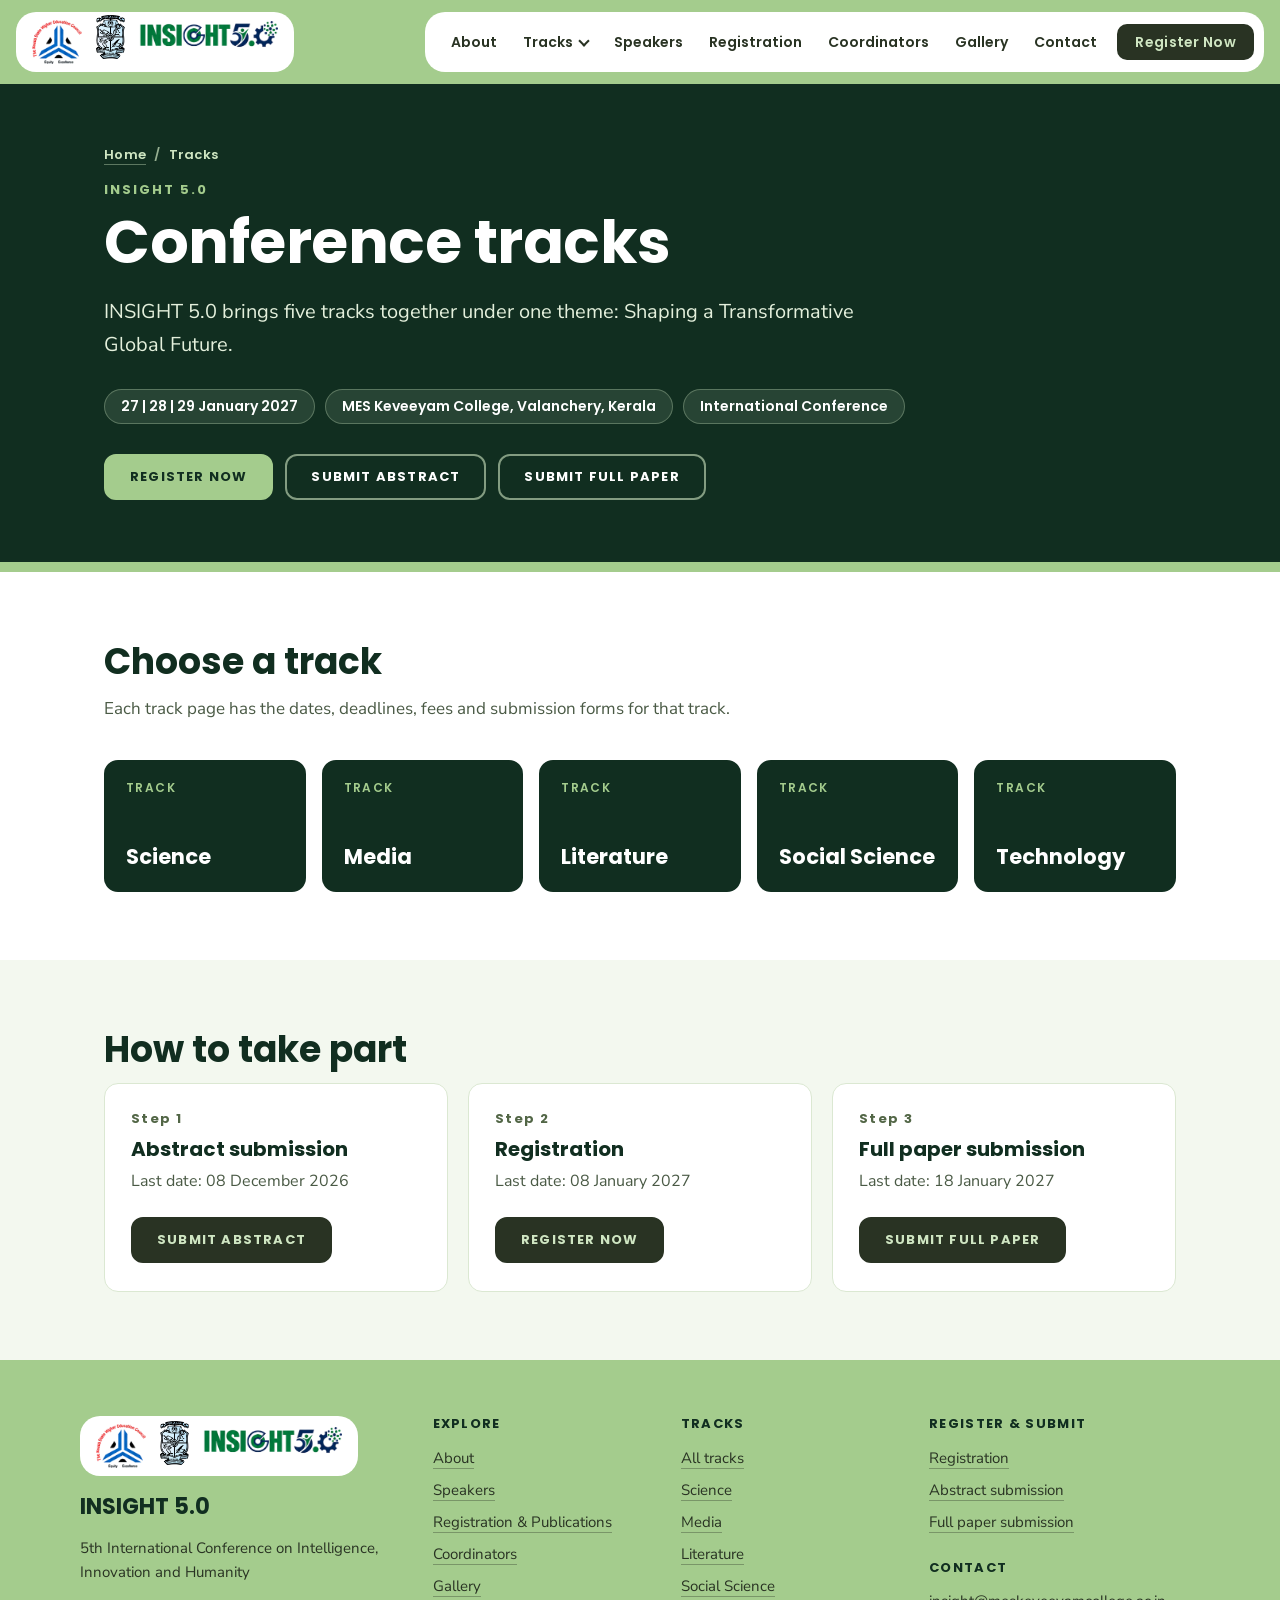
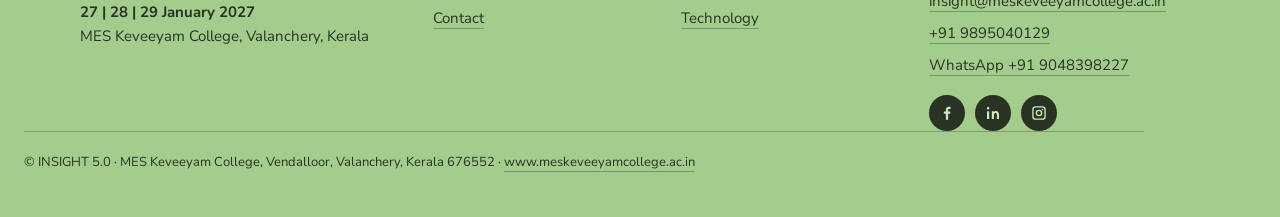
==== subjects/index.html @ 07d58e9c "Add navigation, track pages and footer" ====
<!DOCTYPE html>
<html lang="en"><head><meta charset="utf-8"><meta name="viewport" content="width=device-width, initial-scale=1">
<title>Conference Tracks | INSIGHT 5.0 | MES Keveeyam College</title><meta name="description" content="The five tracks of INSIGHT 5.0, the 5th International Conference on Intelligence, Innovation and Humanity: Science, Media, Literature, Social Science and Technology."><meta name="theme-color" content="#A4CC8D">
<link rel="canonical" href="https://insight-2027.meskeveeyamcollege.ac.in/subjects/"><link rel="icon" type="image/png" sizes="64x64" href="/assets/favicon-64.png"><link rel="apple-touch-icon" href="/assets/apple-touch-icon.png">
<meta property="og:title" content="Conference Tracks | INSIGHT 5.0 | MES Keveeyam College"><meta property="og:description" content="The five tracks of INSIGHT 5.0, the 5th International Conference on Intelligence, Innovation and Humanity: Science, Media, Literature, Social Science and Technology."><meta property="og:url" content="https://insight-2027.meskeveeyamcollege.ac.in/subjects/"><meta property="og:image" content="https://insight-2027.meskeveeyamcollege.ac.in/assets/og-image.jpg"><meta property="og:site_name" content="INSIGHT 5.0"><meta property="og:type" content="website">
<meta name="twitter:card" content="summary_large_image"><meta name="twitter:title" content="Conference Tracks | INSIGHT 5.0 | MES Keveeyam College"><meta name="twitter:description" content="The five tracks of INSIGHT 5.0, the 5th International Conference on Intelligence, Innovation and Humanity: Science, Media, Literature, Social Science and Technology."><meta name="twitter:image" content="https://insight-2027.meskeveeyamcollege.ac.in/assets/og-image.jpg">
<link rel="preconnect" href="https://fonts.googleapis.com"><link rel="preconnect" href="https://fonts.gstatic.com" crossorigin><link rel="stylesheet" href="https://fonts.googleapis.com/css2?family=Nunito+Sans:wght@400;700&family=Poppins:wght@600;700&display=swap"><link rel="stylesheet" href="/css/site.css">
</head><body class="sp"><a class="skip" href="#main" style="position:absolute;left:-999px">Skip to content</a>
<header class="sph"><div class="hlogos"><img src="/assets/logos/kshec.webp" alt="Kerala State Higher Education Council" width="50" height="44" style="height:44px;width:auto"><a href="https://meskeveeyamcollege.ac.in/" target="_blank" rel="noopener" aria-label="MES Keveeyam College"><img src="/assets/logos/mes.webp" alt="MES Keveeyam College" width="30" height="44" style="height:44px;width:auto"></a><a href="/" aria-label="INSIGHT 5.0 home"><img src="/assets/logos/insight-5-0.webp" alt="INSIGHT 5.0" width="140" height="32" style="height:32px;width:auto"></a></div><nav class="hnav" id="hnav" aria-label="Main"><ul><li><a href="/#about">About</a></li><li class="dd"><button type="button" aria-expanded="false" aria-haspopup="true" aria-controls="ddm">Tracks</button><ul id="ddm" class="ddm"><li><a href="/subjects/">All tracks</a></li><li><a href="/subjects/science/">Science</a></li><li><a href="/subjects/media/">Media</a></li><li><a href="/subjects/literature/">Literature</a></li><li><a href="/subjects/social-science/">Social Science</a></li><li><a href="/subjects/technology/">Technology</a></li></ul></li><li><a href="/#speakers">Speakers</a></li><li><a href="/#publications">Registration</a></li><li><a href="/#coordinators">Coordinators</a></li><li><a href="/#gallery">Gallery</a></li><li><a href="/#contact">Contact</a></li><li class="cta"><a href="https://docs.google.com/forms/d/e/1FAIpQLSfjUWu2rgoCIm45Hn8LkVf3hRxh3PvDWnnsamAQ2UeJxBxi-A/viewform?usp=header" target="_blank" rel="noopener">Register Now</a></li></ul></nav><button type="button" class="hburger" aria-label="Menu" aria-expanded="false" aria-controls="hnav"><span></span><span></span><span></span></button></header>
<main id="main">
<section class="phero"><div class="wrap"><p class="crumbs"><a href="/">Home</a><span>/</span>Tracks</p><p class="eyebrow">INSIGHT 5.0</p><h1>Conference tracks</h1>
<p class="lead">INSIGHT 5.0 brings five tracks together under one theme: Shaping a Transformative Global Future.</p><ul class="chips"><li>27 | 28 | 29 January 2027</li><li>MES Keveeyam College, Valanchery, Kerala</li><li>International Conference</li></ul><div class="acts"><a class="bt" href="https://docs.google.com/forms/d/e/1FAIpQLSfjUWu2rgoCIm45Hn8LkVf3hRxh3PvDWnnsamAQ2UeJxBxi-A/viewform?usp=header" target="_blank" rel="noopener">Register now</a><a class="bt alt" href="https://docs.google.com/forms/d/e/1FAIpQLScwOJ21eTWhuftKp-wWfFkc6Fgan53KmQaERypXtqcYxTptAg/viewform?usp=header" target="_blank" rel="noopener">Submit abstract</a><a class="bt alt" href="https://docs.google.com/forms/d/e/1FAIpQLScoqUDLZjRSrxOSoxvELkDZR8YGfDpM719Bcm3mKfV924VyLA/viewform?usp=header" target="_blank" rel="noopener">Submit full paper</a></div></div></section>
<section class="s"><div class="wrap"><h2>Choose a track</h2><p class="sub">Each track page has the dates, deadlines, fees and submission forms for that track.</p><ul class="tgrid"><li class="tcard"><a href="/subjects/science/"><small>Track</small>Science</a></li><li class="tcard"><a href="/subjects/media/"><small>Track</small>Media</a></li><li class="tcard"><a href="/subjects/literature/"><small>Track</small>Literature</a></li><li class="tcard"><a href="/subjects/social-science/"><small>Track</small>Social Science</a></li><li class="tcard"><a href="/subjects/technology/"><small>Track</small>Technology</a></li></ul></div></section>
<section class="s tint"><div class="wrap"><h2>How to take part</h2><ol class="steps"><li class="step"><span class="n">Step 1</span><h3>Abstract submission</h3><p class="d">Last date: 08 December 2026</p><a class="bt dk" href="https://docs.google.com/forms/d/e/1FAIpQLScwOJ21eTWhuftKp-wWfFkc6Fgan53KmQaERypXtqcYxTptAg/viewform?usp=header" target="_blank" rel="noopener">Submit abstract</a></li><li class="step"><span class="n">Step 2</span><h3>Registration</h3><p class="d">Last date: 08 January 2027</p><a class="bt dk" href="https://docs.google.com/forms/d/e/1FAIpQLSfjUWu2rgoCIm45Hn8LkVf3hRxh3PvDWnnsamAQ2UeJxBxi-A/viewform?usp=header" target="_blank" rel="noopener">Register now</a></li><li class="step"><span class="n">Step 3</span><h3>Full paper submission</h3><p class="d">Last date: 18 January 2027</p><a class="bt dk" href="https://docs.google.com/forms/d/e/1FAIpQLScoqUDLZjRSrxOSoxvELkDZR8YGfDpM719Bcm3mKfV924VyLA/viewform?usp=header" target="_blank" rel="noopener">Submit full paper</a></li></ol></div></section></main><footer class="sf" id="site-footer"><div class="sf-in">
<div class="sf-brand"><div class="hlogos"><img src="/assets/logos/kshec.webp" alt="Kerala State Higher Education Council" width="50" height="44" style="height:44px;width:auto"><a href="https://meskeveeyamcollege.ac.in/" target="_blank" rel="noopener" aria-label="MES Keveeyam College"><img src="/assets/logos/mes.webp" alt="MES Keveeyam College" width="30" height="44" style="height:44px;width:auto"></a><a href="/" aria-label="INSIGHT 5.0 home"><img src="/assets/logos/insight-5-0.webp" alt="INSIGHT 5.0" width="140" height="32" style="height:32px;width:auto"></a></div><p class="sf-t">INSIGHT 5.0</p><p>5th International Conference on Intelligence, Innovation and Humanity</p><p><b>27 | 28 | 29 January 2027</b><br>MES Keveeyam College, Valanchery, Kerala</p></div>
<div><h3>Explore</h3><ul><li><a href="/#about">About</a></li><li><a href="/#speakers">Speakers</a></li><li><a href="/#publications">Registration &amp; Publications</a></li><li><a href="/#coordinators">Coordinators</a></li><li><a href="/#gallery">Gallery</a></li><li><a href="/#contact">Contact</a></li></ul></div>
<div><h3>Tracks</h3><ul><li><a href="/subjects/">All tracks</a></li><li><a href="/subjects/science/">Science</a></li><li><a href="/subjects/media/">Media</a></li><li><a href="/subjects/literature/">Literature</a></li><li><a href="/subjects/social-science/">Social Science</a></li><li><a href="/subjects/technology/">Technology</a></li></ul></div>
<div><h3>Register &amp; submit</h3><ul><li><a href="https://docs.google.com/forms/d/e/1FAIpQLSfjUWu2rgoCIm45Hn8LkVf3hRxh3PvDWnnsamAQ2UeJxBxi-A/viewform?usp=header" target="_blank" rel="noopener">Registration</a></li><li><a href="https://docs.google.com/forms/d/e/1FAIpQLScwOJ21eTWhuftKp-wWfFkc6Fgan53KmQaERypXtqcYxTptAg/viewform?usp=header" target="_blank" rel="noopener">Abstract submission</a></li><li><a href="https://docs.google.com/forms/d/e/1FAIpQLScoqUDLZjRSrxOSoxvELkDZR8YGfDpM719Bcm3mKfV924VyLA/viewform?usp=header" target="_blank" rel="noopener">Full paper submission</a></li></ul>
<h3 class="gap">Contact</h3><ul><li><a href="mailto:insight@meskeveeyamcollege.ac.in">insight@meskeveeyamcollege.ac.in</a></li><li><a href="tel:+919895040129">+91 9895040129</a></li><li><a href="https://wa.me/919048398227" target="_blank" rel="noopener">WhatsApp +91 9048398227</a></li></ul><div class="sf-soc"><a href="https://www.facebook.com/share/14i7tZfV9X/" target="_blank" rel="noopener" aria-label="Facebook"><svg viewBox="0 0 24 24" width="18" height="18" aria-hidden="true"><path d="M13.5 21v-8h2.7l.4-3.1h-3.1V8c0-.9.3-1.5 1.6-1.5h1.6V3.7c-.3 0-1.2-.1-2.3-.1-2.3 0-3.9 1.4-3.9 4v2.3H7.8V13h2.7v8z" fill="currentColor"/></svg></a><a href="https://www.linkedin.com/school/mes-keveeyam-college-valanchery/" target="_blank" rel="noopener" aria-label="LinkedIn"><svg viewBox="0 0 24 24" width="18" height="18" aria-hidden="true"><path d="M6.9 9.5H4V20h2.9zM5.4 4a1.7 1.7 0 100 3.4 1.7 1.7 0 000-3.4zM20 20v-5.8c0-2.8-1.5-4.9-4.1-4.9-1.3 0-2.2.7-2.6 1.4V9.5h-2.9V20h2.9v-5.6c0-1.5.8-2.5 2.1-2.5 1.2 0 1.8.9 1.8 2.5V20z" fill="currentColor"/></svg></a><a href="https://www.instagram.com/meskeveeyamcollege/?utm_source=ig_web_button_share_sheet" target="_blank" rel="noopener" aria-label="Instagram"><svg viewBox="0 0 24 24" width="18" height="18" aria-hidden="true"><path d="M7.5 3h9A4.500 4.500 0 0121 7.500v9a4.500 4.500 0 01-4.500 4.500h-9A4.500 4.500 0 013 16.500v-9A4.500 4.500 0 017.500 3zm0 1.800A2.700 2.700 0 004.800 7.500v9a2.700 2.700 0 002.700 2.700h9a2.700 2.700 0 002.700-2.700v-9a2.700 2.700 0 00-2.700-2.700zM12 7.600a4.400 4.400 0 110 8.800 4.400 4.400 0 010-8.800zm0 1.800a2.600 2.600 0 100 5.200 2.600 2.600 0 000-5.200zm4.700-3.100a1.050 1.050 0 110 2.100 1.050 1.050 0 010-2.100z" fill="currentColor"/></svg></a></div></div>
</div><p class="sf-c">© INSIGHT 5.0 · MES Keveeyam College, Vendalloor, Valanchery, Kerala 676552 · <a href="https://www.meskeveeyamcollege.ac.in/" target="_blank" rel="noopener">www.meskeveeyamcollege.ac.in</a></p></footer><script src="/js/nav.js"></script></body></html>
---- css/site.css ----
/* INSIGHT 5.0 – shared navigation, footer and track pages */
:root{--g1:#a4cc8d;--g2:#cfe6c2;--g3:#7b996a;--forest:#112e20;--ink:#293323;--leaf:#526646;--tx:#1f1f1f;--r:14px;--w:1120px}
/* ---------- header navigation ---------- */
.hnav{position:absolute;right:calc(50% - 632px);top:12px;height:60px;display:flex;align-items:center;background:#fff;border-radius:20px;padding:0 10px 0 14px;font-family:Poppins,Arial,sans-serif;z-index:60}
.hnav ul{list-style:none;margin:0;padding:0;display:flex;align-items:center;gap:2px}
.hnav a,.hnav button{font:600 14px/1 Poppins,Arial,sans-serif;color:var(--ink);text-decoration:none;background:none;border:0;padding:10px 12px;border-radius:10px;cursor:pointer;display:block}
.hnav a:hover,.hnav button:hover,.hnav .dd:focus-within>button{background:var(--g2)}
.hnav .dd{position:relative}.hnav .dd>button::after{content:"";display:inline-block;margin-left:7px;width:6px;height:6px;border:solid currentColor;border-width:0 2px 2px 0;transform:translateY(-2px) rotate(45deg)}
.hnav .ddm{position:absolute;left:0;top:calc(100% + 14px);min-width:200px;background:#fff;border-radius:14px;padding:8px;box-shadow:0 12px 32px rgba(17,46,32,.22);display:none;flex-direction:column;gap:0}
.hnav .ddm::before{content:"";position:absolute;left:0;right:0;top:-16px;height:16px}
.hnav .dd:hover>.ddm,.hnav .dd.open>.ddm{display:flex}
.hnav .ddm a{padding:10px 12px;font-weight:600;white-space:nowrap}
.hnav .cta a{background:var(--ink);color:var(--g2);padding:11px 18px;margin-left:6px;letter-spacing:.3px}.hnav .cta a:hover{background:var(--leaf)}
.hburger{display:none}
.hnav a:focus-visible,.hnav button:focus-visible,.hburger:focus-visible{outline:2px solid var(--ink);outline-offset:2px}
/* ---------- footer ---------- */
.sf{background:var(--g1);color:var(--ink);font:400 15px/1.6 "Nunito Sans",Arial,sans-serif;padding:56px 24px 28px;position:relative}
.sf-in{max-width:var(--w);margin:0 auto;display:grid;grid-template-columns:1.5fr 1fr 1fr 1.3fr;gap:40px}
.sf h3{font:700 13px/1.2 Poppins,Arial,sans-serif;letter-spacing:1.3px;text-transform:uppercase;margin:0 0 14px;color:var(--forest)}
.sf h3.gap{margin-top:26px}.sf ul{list-style:none;margin:0;padding:0}.sf li{margin:0 0 8px}.sf a{color:var(--ink);text-decoration:none;border-bottom:1px solid rgba(41,51,35,.35)}.sf a:hover{border-bottom-color:var(--ink)}
.sf-brand .hlogos{display:inline-flex;margin-bottom:18px}.sf-brand a{border:0}.sf-brand p{margin:0 0 10px}.sf-t{font:700 22px/1.2 Poppins,Arial,sans-serif;color:var(--forest)}
.sf-soc{display:flex;gap:10px;margin-top:18px}.sf-soc a{width:36px;height:36px;border-radius:50%;background:var(--ink);color:var(--g2);display:flex;align-items:center;justify-content:center;border:0}.sf-soc a:hover{background:var(--leaf)}
.sf-c{max-width:var(--w);margin:40px auto 0;padding-top:20px;border-top:1px solid rgba(41,51,35,.3);font-size:13px}
.hlogos{display:flex;align-items:center;gap:14px;height:60px;padding:0 16px;background:#fff;border-radius:20px}.hlogos a{display:block;border:0}
/* ---------- sub pages ---------- */
body.sp{margin:0;background:#fff;color:var(--tx);font:400 17px/1.7 "Nunito Sans",Arial,sans-serif;-webkit-font-smoothing:antialiased}
body.sp *{box-sizing:border-box}
.sph{position:sticky;top:0;z-index:70;height:84px;background:var(--g1)}
.sph .hlogos{position:absolute;left:max(16px,calc(50% - 632px));top:12px}
.sph .hnav{right:max(16px,calc(50% - 632px))}
.sp .wrap{max-width:var(--w);margin:0 auto;padding:0 24px}
.phero{background:var(--forest);color:#fff;padding:64px 0 72px;position:relative;overflow:hidden}
.phero::after{content:"";position:absolute;left:0;right:0;bottom:0;height:10px;background:var(--g1)}
.sp .crumbs{font:600 13px/1 Poppins,Arial,sans-serif;color:var(--g2);margin:0 0 22px;letter-spacing:.3px}.crumbs a{color:var(--g2);text-decoration:none;border-bottom:1px solid rgba(207,230,194,.4)}.crumbs span{opacity:.7;margin:0 8px}
.sp .eyebrow{font:700 13px/1 Poppins,Arial,sans-serif;letter-spacing:2px;text-transform:uppercase;color:var(--g1);margin:0 0 14px}
.phero h1{font:700 clamp(34px,5.4vw,60px)/1.08 Poppins,Arial,sans-serif;margin:0 0 20px;letter-spacing:-.5px}
.sp .lead{font-size:clamp(17px,2vw,20px);line-height:1.65;color:#e4f0dc;max-width:760px;margin:0 0 28px}
.chips{display:flex;flex-wrap:wrap;gap:10px;margin:0 0 30px;padding:0;list-style:none}.chips li{background:rgba(207,230,194,.12);border:1px solid rgba(207,230,194,.3);color:#fff;border-radius:99px;padding:8px 16px;font:600 14px/1.2 Poppins,Arial,sans-serif}
.acts{display:flex;flex-wrap:wrap;gap:12px}
.bt{display:inline-flex;align-items:center;justify-content:center;gap:8px;min-height:46px;padding:12px 24px;border-radius:12px;font:700 13px/1.2 Poppins,Arial,sans-serif;letter-spacing:1.2px;text-transform:uppercase;text-decoration:none;background:var(--g1);color:var(--forest);border:2px solid var(--g1);transition:background .2s,color .2s,border-color .2s}
.bt:hover{background:var(--g2);border-color:var(--g2)}.bt.alt{background:transparent;color:#fff;border-color:rgba(207,230,194,.6)}.bt.alt:hover{background:rgba(207,230,194,.15)}
.bt.dk{background:var(--ink);color:var(--g2);border-color:var(--ink)}.bt.dk:hover{background:var(--leaf);border-color:var(--leaf)}
.bt:focus-visible,.sp a:focus-visible{outline:3px solid #2f6d4c;outline-offset:2px}
.sp section.s{padding:68px 0}.sp section.s.tint{background:#f3f8ef}
.sp h2{font:700 clamp(26px,3.4vw,36px)/1.2 Poppins,Arial,sans-serif;color:var(--forest);margin:0 0 12px}
.sp .sub{color:#4a5a45;max-width:720px;margin:0 0 36px}
.sp p{margin:0 0 16px}
.cols{display:grid;grid-template-columns:1.4fr 1fr;gap:48px;align-items:start}
.facts{background:#f3f8ef;border:1px solid #dbe8d2;border-radius:var(--r);padding:26px 28px;margin:0}.facts dt{font:700 12px/1.2 Poppins,Arial,sans-serif;letter-spacing:1.3px;text-transform:uppercase;color:var(--leaf);margin:0 0 4px}.facts dd{margin:0 0 18px;font-weight:700;color:var(--forest)}.facts dd:last-child{margin:0}
.steps{display:grid;grid-template-columns:repeat(3,1fr);gap:20px;margin:0;padding:0;list-style:none}
.step{background:#fff;border:1px solid #dbe8d2;border-radius:var(--r);padding:28px 26px;display:flex;flex-direction:column}
.sp .step .n{font:700 13px/1 Poppins,Arial,sans-serif;letter-spacing:1.4px;color:var(--leaf);margin-bottom:12px}
.sp .step h3{font:700 20px/1.25 Poppins,Arial,sans-serif;color:var(--forest);margin:0 0 6px}.sp .step .d{color:#4a5a45;margin:0 0 22px;font-size:16px}.step .bt{margin-top:auto;align-self:flex-start}
.fees{width:100%;max-width:640px;border-collapse:collapse;font-size:17px}.fees th{font:700 12px/1.2 Poppins,Arial,sans-serif;letter-spacing:1.3px;text-transform:uppercase;text-align:left;color:var(--leaf);padding:0 16px 12px}
.fees td{padding:14px 16px;border-top:1px solid #dbe8d2;font-weight:700;color:var(--forest)}.fees td:first-child{font-weight:600}.sp .note{font-size:15px;color:#4a5a45;margin-top:14px}
.pubs{display:grid;grid-template-columns:1fr;gap:22px;margin-top:8px}.pubs div{border-left:4px solid var(--g1);padding:4px 0 4px 18px}
.rp{display:grid;grid-template-columns:repeat(6,1fr);gap:14px;margin:0 0 26px;padding:0;list-style:none}.rp img{display:block;width:100%;aspect-ratio:4/5;object-fit:cover;border-radius:12px;background:#e4f0dc}
.rp b{display:block;font:700 13px/1.3 Poppins,Arial,sans-serif;color:var(--forest);margin-top:8px}.rp span{display:block;font-size:12.5px;line-height:1.4;color:#4a5a45}
.tgrid{display:grid;grid-template-columns:repeat(auto-fill,minmax(200px,1fr));gap:16px;margin:0;padding:0;list-style:none}
.tcard a{display:flex;flex-direction:column;justify-content:space-between;min-height:132px;padding:22px;border-radius:var(--r);background:var(--forest);color:#fff;text-decoration:none;font:700 21px/1.2 Poppins,Arial,sans-serif;transition:background .2s}
.tcard a small{font:600 12px/1 Poppins,Arial,sans-serif;letter-spacing:1.4px;text-transform:uppercase;color:var(--g1)}.tcard a:hover{background:var(--leaf)}.tcard.cur a{background:var(--g1);color:var(--forest)}.tcard.cur a small{color:var(--leaf)}
.pn{display:flex;justify-content:space-between;gap:16px;margin-top:36px;flex-wrap:wrap}
@media (max-width:1100px){.sf-in{grid-template-columns:1fr 1fr}.rp{grid-template-columns:repeat(3,1fr)}.hnav a,.hnav button{padding:10px 8px;font-size:13px}}
@media (max-width:900px){
 .hburger{display:flex;flex-direction:column;justify-content:center;gap:5px;position:absolute;right:16px;top:20px;width:44px;height:44px;border:0;border-radius:12px;background:var(--ink);padding:0 12px;cursor:pointer;z-index:70}
 .hburger span{display:block;height:2px;background:var(--g2);border-radius:2px;transition:transform .2s,opacity .2s}
 .hburger[aria-expanded=true] span:nth-child(1){transform:translateY(7px) rotate(45deg)}.hburger[aria-expanded=true] span:nth-child(2){opacity:0}.hburger[aria-expanded=true] span:nth-child(3){transform:translateY(-7px) rotate(-45deg)}
 .hnav{display:none;position:fixed;left:12px;right:12px;top:76px;height:auto;max-height:calc(100vh - 92px);overflow:auto;padding:12px;border-radius:18px;box-shadow:0 16px 40px rgba(17,46,32,.3)}
 .hnav.open{display:block}.hnav ul{flex-direction:column;align-items:stretch;gap:0}.hnav a,.hnav button{font-size:16px;padding:14px 12px;width:100%;text-align:left}
 .hnav .dd>button::after{float:right;margin-top:6px}.hnav .ddm{position:static;display:none;box-shadow:none;padding:0 0 6px 14px;min-width:0}.hnav .dd:hover>.ddm{display:none}.hnav .dd.open>.ddm{display:flex}.hnav .ddm::before{display:none}
 .hnav .cta a{margin:8px 0 0;text-align:center}
 .sph .hlogos{height:52px;padding:0 12px;gap:10px}.sph .hlogos img{height:36px!important}.sph .hlogos a:last-child img{height:26px!important}
 .cols{grid-template-columns:1fr;gap:28px}.steps{grid-template-columns:1fr}.pubs{grid-template-columns:1fr}.sp section.s{padding:52px 0}.phero{padding:44px 0 54px}
}
@media (max-width:560px){.sf-in{grid-template-columns:1fr;gap:30px}.rp{grid-template-columns:repeat(2,1fr)}.bt{width:100%}.acts{flex-direction:column}.sp .wrap{padding:0 20px}.pn .bt{width:auto}}
@media (prefers-reduced-motion:reduce){*{transition:none!important}}
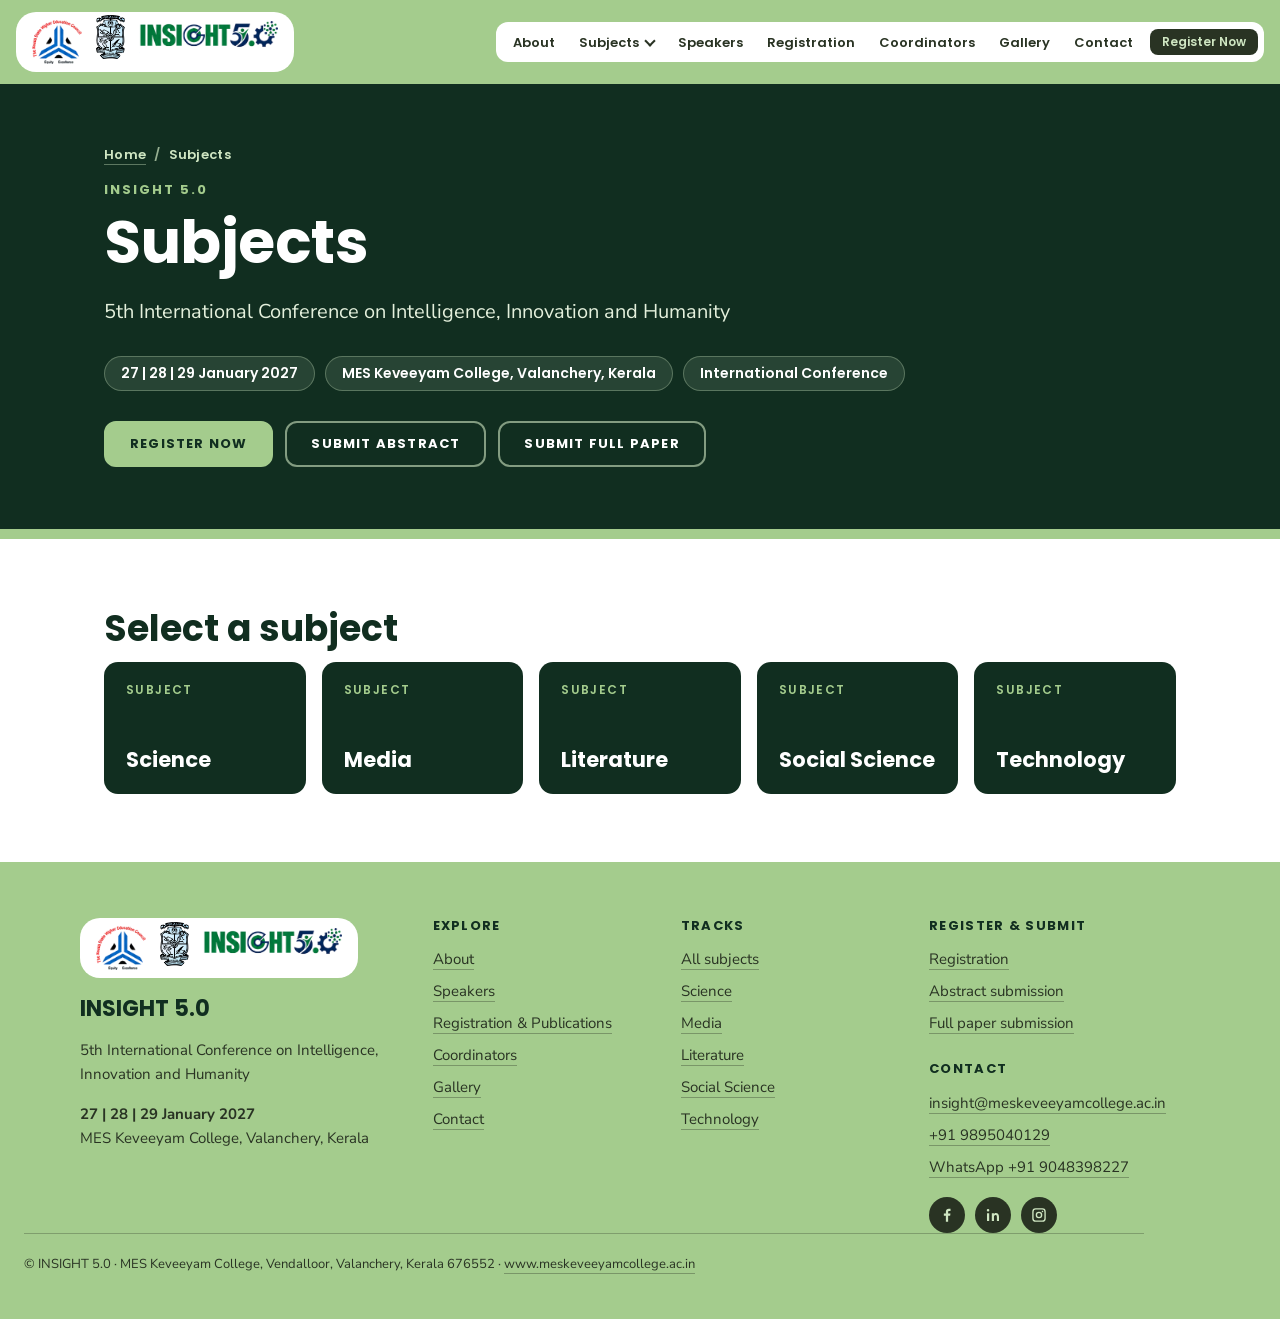
==== commit 5223092d: "Fix coordinators on mobile, compact nav, add Subjects section and pages" ====
--- a/subjects/index.html
+++ b/subjects/index.html
@@ -1,20 +1,19 @@
 <!DOCTYPE html>
 <html lang="en"><head><meta charset="utf-8"><meta name="viewport" content="width=device-width, initial-scale=1">
-<title>Conference Tracks | INSIGHT 5.0 | MES Keveeyam College</title><meta name="description" content="The five tracks of INSIGHT 5.0, the 5th International Conference on Intelligence, Innovation and Humanity: Science, Media, Literature, Social Science and Technology."><meta name="theme-color" content="#A4CC8D">
+<title>Subjects | INSIGHT 5.0 | MES Keveeyam College</title><meta name="description" content="The subjects of INSIGHT 5.0, the 5th International Conference on Intelligence, Innovation and Humanity: Science, Media, Literature, Social Science and Technology."><meta name="theme-color" content="#A4CC8D">
 <link rel="canonical" href="https://insight-2027.meskeveeyamcollege.ac.in/subjects/"><link rel="icon" type="image/png" sizes="64x64" href="/assets/favicon-64.png"><link rel="apple-touch-icon" href="/assets/apple-touch-icon.png">
-<meta property="og:title" content="Conference Tracks | INSIGHT 5.0 | MES Keveeyam College"><meta property="og:description" content="The five tracks of INSIGHT 5.0, the 5th International Conference on Intelligence, Innovation and Humanity: Science, Media, Literature, Social Science and Technology."><meta property="og:url" content="https://insight-2027.meskeveeyamcollege.ac.in/subjects/"><meta property="og:image" content="https://insight-2027.meskeveeyamcollege.ac.in/assets/og-image.jpg"><meta property="og:site_name" content="INSIGHT 5.0"><meta property="og:type" content="website">
-<meta name="twitter:card" content="summary_large_image"><meta name="twitter:title" content="Conference Tracks | INSIGHT 5.0 | MES Keveeyam College"><meta name="twitter:description" content="The five tracks of INSIGHT 5.0, the 5th International Conference on Intelligence, Innovation and Humanity: Science, Media, Literature, Social Science and Technology."><meta name="twitter:image" content="https://insight-2027.meskeveeyamcollege.ac.in/assets/og-image.jpg">
+<meta property="og:title" content="Subjects | INSIGHT 5.0 | MES Keveeyam College"><meta property="og:description" content="The subjects of INSIGHT 5.0, the 5th International Conference on Intelligence, Innovation and Humanity: Science, Media, Literature, Social Science and Technology."><meta property="og:url" content="https://insight-2027.meskeveeyamcollege.ac.in/subjects/"><meta property="og:image" content="https://insight-2027.meskeveeyamcollege.ac.in/assets/og-image.jpg"><meta property="og:site_name" content="INSIGHT 5.0"><meta property="og:type" content="website">
+<meta name="twitter:card" content="summary_large_image"><meta name="twitter:title" content="Subjects | INSIGHT 5.0 | MES Keveeyam College"><meta name="twitter:description" content="The subjects of INSIGHT 5.0, the 5th International Conference on Intelligence, Innovation and Humanity: Science, Media, Literature, Social Science and Technology."><meta name="twitter:image" content="https://insight-2027.meskeveeyamcollege.ac.in/assets/og-image.jpg">
 <link rel="preconnect" href="https://fonts.googleapis.com"><link rel="preconnect" href="https://fonts.gstatic.com" crossorigin><link rel="stylesheet" href="https://fonts.googleapis.com/css2?family=Nunito+Sans:wght@400;700&family=Poppins:wght@600;700&display=swap"><link rel="stylesheet" href="/css/site.css">
 </head><body class="sp"><a class="skip" href="#main" style="position:absolute;left:-999px">Skip to content</a>
-<header class="sph"><div class="hlogos"><img src="/assets/logos/kshec.webp" alt="Kerala State Higher Education Council" width="50" height="44" style="height:44px;width:auto"><a href="https://meskeveeyamcollege.ac.in/" target="_blank" rel="noopener" aria-label="MES Keveeyam College"><img src="/assets/logos/mes.webp" alt="MES Keveeyam College" width="30" height="44" style="height:44px;width:auto"></a><a href="/" aria-label="INSIGHT 5.0 home"><img src="/assets/logos/insight-5-0.webp" alt="INSIGHT 5.0" width="140" height="32" style="height:32px;width:auto"></a></div><nav class="hnav" id="hnav" aria-label="Main"><ul><li><a href="/#about">About</a></li><li class="dd"><button type="button" aria-expanded="false" aria-haspopup="true" aria-controls="ddm">Tracks</button><ul id="ddm" class="ddm"><li><a href="/subjects/">All tracks</a></li><li><a href="/subjects/science/">Science</a></li><li><a href="/subjects/media/">Media</a></li><li><a href="/subjects/literature/">Literature</a></li><li><a href="/subjects/social-science/">Social Science</a></li><li><a href="/subjects/technology/">Technology</a></li></ul></li><li><a href="/#speakers">Speakers</a></li><li><a href="/#publications">Registration</a></li><li><a href="/#coordinators">Coordinators</a></li><li><a href="/#gallery">Gallery</a></li><li><a href="/#contact">Contact</a></li><li class="cta"><a href="https://docs.google.com/forms/d/e/1FAIpQLSfjUWu2rgoCIm45Hn8LkVf3hRxh3PvDWnnsamAQ2UeJxBxi-A/viewform?usp=header" target="_blank" rel="noopener">Register Now</a></li></ul></nav><button type="button" class="hburger" aria-label="Menu" aria-expanded="false" aria-controls="hnav"><span></span><span></span><span></span></button></header>
+<header class="sph"><div class="hlogos"><img src="/assets/logos/kshec.webp" alt="Kerala State Higher Education Council" width="50" height="44" style="height:44px;width:auto"><a href="https://meskeveeyamcollege.ac.in/" target="_blank" rel="noopener" aria-label="MES Keveeyam College"><img src="/assets/logos/mes.webp" alt="MES Keveeyam College" width="30" height="44" style="height:44px;width:auto"></a><a href="/" aria-label="INSIGHT 5.0 home"><img src="/assets/logos/insight-5-0.webp" alt="INSIGHT 5.0" width="140" height="32" style="height:32px;width:auto"></a></div><nav class="hnav" id="hnav" aria-label="Main"><ul><li><a href="/#about">About</a></li><li class="dd"><button type="button" aria-expanded="false" aria-haspopup="true" aria-controls="ddm">Subjects</button><ul id="ddm" class="ddm"><li><a href="/subjects/">All subjects</a></li><li><a href="/subjects/science/">Science</a></li><li><a href="/subjects/media/">Media</a></li><li><a href="/subjects/literature/">Literature</a></li><li><a href="/subjects/social-science/">Social Science</a></li><li><a href="/subjects/technology/">Technology</a></li></ul></li><li><a href="/#speakers">Speakers</a></li><li><a href="/#publications">Registration</a></li><li><a href="/#coordinators">Coordinators</a></li><li><a href="/#gallery">Gallery</a></li><li><a href="/#contact">Contact</a></li><li class="cta"><a href="https://docs.google.com/forms/d/e/1FAIpQLSfjUWu2rgoCIm45Hn8LkVf3hRxh3PvDWnnsamAQ2UeJxBxi-A/viewform?usp=header" target="_blank" rel="noopener">Register Now</a></li></ul></nav><button type="button" class="hburger" aria-label="Menu" aria-expanded="false" aria-controls="hnav"><span></span><span></span><span></span></button></header>
 <main id="main">
-<section class="phero"><div class="wrap"><p class="crumbs"><a href="/">Home</a><span>/</span>Tracks</p><p class="eyebrow">INSIGHT 5.0</p><h1>Conference tracks</h1>
-<p class="lead">INSIGHT 5.0 brings five tracks together under one theme: Shaping a Transformative Global Future.</p><ul class="chips"><li>27 | 28 | 29 January 2027</li><li>MES Keveeyam College, Valanchery, Kerala</li><li>International Conference</li></ul><div class="acts"><a class="bt" href="https://docs.google.com/forms/d/e/1FAIpQLSfjUWu2rgoCIm45Hn8LkVf3hRxh3PvDWnnsamAQ2UeJxBxi-A/viewform?usp=header" target="_blank" rel="noopener">Register now</a><a class="bt alt" href="https://docs.google.com/forms/d/e/1FAIpQLScwOJ21eTWhuftKp-wWfFkc6Fgan53KmQaERypXtqcYxTptAg/viewform?usp=header" target="_blank" rel="noopener">Submit abstract</a><a class="bt alt" href="https://docs.google.com/forms/d/e/1FAIpQLScoqUDLZjRSrxOSoxvELkDZR8YGfDpM719Bcm3mKfV924VyLA/viewform?usp=header" target="_blank" rel="noopener">Submit full paper</a></div></div></section>
-<section class="s"><div class="wrap"><h2>Choose a track</h2><p class="sub">Each track page has the dates, deadlines, fees and submission forms for that track.</p><ul class="tgrid"><li class="tcard"><a href="/subjects/science/"><small>Track</small>Science</a></li><li class="tcard"><a href="/subjects/media/"><small>Track</small>Media</a></li><li class="tcard"><a href="/subjects/literature/"><small>Track</small>Literature</a></li><li class="tcard"><a href="/subjects/social-science/"><small>Track</small>Social Science</a></li><li class="tcard"><a href="/subjects/technology/"><small>Track</small>Technology</a></li></ul></div></section>
-<section class="s tint"><div class="wrap"><h2>How to take part</h2><ol class="steps"><li class="step"><span class="n">Step 1</span><h3>Abstract submission</h3><p class="d">Last date: 08 December 2026</p><a class="bt dk" href="https://docs.google.com/forms/d/e/1FAIpQLScwOJ21eTWhuftKp-wWfFkc6Fgan53KmQaERypXtqcYxTptAg/viewform?usp=header" target="_blank" rel="noopener">Submit abstract</a></li><li class="step"><span class="n">Step 2</span><h3>Registration</h3><p class="d">Last date: 08 January 2027</p><a class="bt dk" href="https://docs.google.com/forms/d/e/1FAIpQLSfjUWu2rgoCIm45Hn8LkVf3hRxh3PvDWnnsamAQ2UeJxBxi-A/viewform?usp=header" target="_blank" rel="noopener">Register now</a></li><li class="step"><span class="n">Step 3</span><h3>Full paper submission</h3><p class="d">Last date: 18 January 2027</p><a class="bt dk" href="https://docs.google.com/forms/d/e/1FAIpQLScoqUDLZjRSrxOSoxvELkDZR8YGfDpM719Bcm3mKfV924VyLA/viewform?usp=header" target="_blank" rel="noopener">Submit full paper</a></li></ol></div></section></main><footer class="sf" id="site-footer"><div class="sf-in">
+<section class="phero"><div class="wrap"><p class="crumbs"><a href="/">Home</a><span>/</span>Subjects</p><p class="eyebrow">INSIGHT 5.0</p><h1>Subjects</h1>
+<p class="lead">5th International Conference on Intelligence, Innovation and Humanity</p><ul class="chips"><li>27 | 28 | 29 January 2027</li><li>MES Keveeyam College, Valanchery, Kerala</li><li>International Conference</li></ul><div class="acts"><a class="bt" href="https://docs.google.com/forms/d/e/1FAIpQLSfjUWu2rgoCIm45Hn8LkVf3hRxh3PvDWnnsamAQ2UeJxBxi-A/viewform?usp=header" target="_blank" rel="noopener">Register now</a><a class="bt alt" href="https://docs.google.com/forms/d/e/1FAIpQLScwOJ21eTWhuftKp-wWfFkc6Fgan53KmQaERypXtqcYxTptAg/viewform?usp=header" target="_blank" rel="noopener">Submit abstract</a><a class="bt alt" href="https://docs.google.com/forms/d/e/1FAIpQLScoqUDLZjRSrxOSoxvELkDZR8YGfDpM719Bcm3mKfV924VyLA/viewform?usp=header" target="_blank" rel="noopener">Submit full paper</a></div></div></section>
+<section class="s"><div class="wrap"><h2>Select a subject</h2><ul class="tgrid"><li class="tcard"><a href="/subjects/science/"><small>Subject</small>Science</a></li><li class="tcard"><a href="/subjects/media/"><small>Subject</small>Media</a></li><li class="tcard"><a href="/subjects/literature/"><small>Subject</small>Literature</a></li><li class="tcard"><a href="/subjects/social-science/"><small>Subject</small>Social Science</a></li><li class="tcard"><a href="/subjects/technology/"><small>Subject</small>Technology</a></li></ul></div></section></main><footer class="sf" id="site-footer"><div class="sf-in">
 <div class="sf-brand"><div class="hlogos"><img src="/assets/logos/kshec.webp" alt="Kerala State Higher Education Council" width="50" height="44" style="height:44px;width:auto"><a href="https://meskeveeyamcollege.ac.in/" target="_blank" rel="noopener" aria-label="MES Keveeyam College"><img src="/assets/logos/mes.webp" alt="MES Keveeyam College" width="30" height="44" style="height:44px;width:auto"></a><a href="/" aria-label="INSIGHT 5.0 home"><img src="/assets/logos/insight-5-0.webp" alt="INSIGHT 5.0" width="140" height="32" style="height:32px;width:auto"></a></div><p class="sf-t">INSIGHT 5.0</p><p>5th International Conference on Intelligence, Innovation and Humanity</p><p><b>27 | 28 | 29 January 2027</b><br>MES Keveeyam College, Valanchery, Kerala</p></div>
 <div><h3>Explore</h3><ul><li><a href="/#about">About</a></li><li><a href="/#speakers">Speakers</a></li><li><a href="/#publications">Registration &amp; Publications</a></li><li><a href="/#coordinators">Coordinators</a></li><li><a href="/#gallery">Gallery</a></li><li><a href="/#contact">Contact</a></li></ul></div>
-<div><h3>Tracks</h3><ul><li><a href="/subjects/">All tracks</a></li><li><a href="/subjects/science/">Science</a></li><li><a href="/subjects/media/">Media</a></li><li><a href="/subjects/literature/">Literature</a></li><li><a href="/subjects/social-science/">Social Science</a></li><li><a href="/subjects/technology/">Technology</a></li></ul></div>
+<div><h3>Tracks</h3><ul><li><a href="/subjects/">All subjects</a></li><li><a href="/subjects/science/">Science</a></li><li><a href="/subjects/media/">Media</a></li><li><a href="/subjects/literature/">Literature</a></li><li><a href="/subjects/social-science/">Social Science</a></li><li><a href="/subjects/technology/">Technology</a></li></ul></div>
 <div><h3>Register &amp; submit</h3><ul><li><a href="https://docs.google.com/forms/d/e/1FAIpQLSfjUWu2rgoCIm45Hn8LkVf3hRxh3PvDWnnsamAQ2UeJxBxi-A/viewform?usp=header" target="_blank" rel="noopener">Registration</a></li><li><a href="https://docs.google.com/forms/d/e/1FAIpQLScwOJ21eTWhuftKp-wWfFkc6Fgan53KmQaERypXtqcYxTptAg/viewform?usp=header" target="_blank" rel="noopener">Abstract submission</a></li><li><a href="https://docs.google.com/forms/d/e/1FAIpQLScoqUDLZjRSrxOSoxvELkDZR8YGfDpM719Bcm3mKfV924VyLA/viewform?usp=header" target="_blank" rel="noopener">Full paper submission</a></li></ul>
 <h3 class="gap">Contact</h3><ul><li><a href="mailto:insight@meskeveeyamcollege.ac.in">insight@meskeveeyamcollege.ac.in</a></li><li><a href="tel:+919895040129">+91 9895040129</a></li><li><a href="https://wa.me/919048398227" target="_blank" rel="noopener">WhatsApp +91 9048398227</a></li></ul><div class="sf-soc"><a href="https://www.facebook.com/share/14i7tZfV9X/" target="_blank" rel="noopener" aria-label="Facebook"><svg viewBox="0 0 24 24" width="18" height="18" aria-hidden="true"><path d="M13.5 21v-8h2.7l.4-3.1h-3.1V8c0-.9.3-1.5 1.6-1.5h1.6V3.7c-.3 0-1.2-.1-2.3-.1-2.3 0-3.9 1.4-3.9 4v2.3H7.8V13h2.7v8z" fill="currentColor"/></svg></a><a href="https://www.linkedin.com/school/mes-keveeyam-college-valanchery/" target="_blank" rel="noopener" aria-label="LinkedIn"><svg viewBox="0 0 24 24" width="18" height="18" aria-hidden="true"><path d="M6.9 9.5H4V20h2.9zM5.4 4a1.7 1.7 0 100 3.4 1.7 1.7 0 000-3.4zM20 20v-5.8c0-2.8-1.5-4.9-4.1-4.9-1.3 0-2.2.7-2.6 1.4V9.5h-2.9V20h2.9v-5.6c0-1.5.8-2.5 2.1-2.5 1.2 0 1.8.9 1.8 2.5V20z" fill="currentColor"/></svg></a><a href="https://www.instagram.com/meskeveeyamcollege/?utm_source=ig_web_button_share_sheet" target="_blank" rel="noopener" aria-label="Instagram"><svg viewBox="0 0 24 24" width="18" height="18" aria-hidden="true"><path d="M7.5 3h9A4.500 4.500 0 0121 7.500v9a4.500 4.500 0 01-4.500 4.500h-9A4.500 4.500 0 013 16.500v-9A4.500 4.500 0 017.500 3zm0 1.800A2.700 2.700 0 004.800 7.500v9a2.700 2.700 0 002.700 2.700h9a2.700 2.700 0 002.700-2.700v-9a2.700 2.700 0 00-2.700-2.700zM12 7.600a4.400 4.400 0 110 8.800 4.400 4.400 0 010-8.800zm0 1.800a2.600 2.600 0 100 5.200 2.600 2.600 0 000-5.200zm4.700-3.100a1.050 1.050 0 110 2.100 1.050 1.050 0 010-2.100z" fill="currentColor"/></svg></a></div></div>
 </div><p class="sf-c">© INSIGHT 5.0 · MES Keveeyam College, Vendalloor, Valanchery, Kerala 676552 · <a href="https://www.meskeveeyamcollege.ac.in/" target="_blank" rel="noopener">www.meskeveeyamcollege.ac.in</a></p></footer><script src="/js/nav.js"></script></body></html>
--- a/css/site.css
+++ b/css/site.css
@@ -1,16 +1,16 @@
 /* INSIGHT 5.0 – shared navigation, footer and track pages */
 :root{--g1:#a4cc8d;--g2:#cfe6c2;--g3:#7b996a;--forest:#112e20;--ink:#293323;--leaf:#526646;--tx:#1f1f1f;--r:14px;--w:1120px}
 /* ---------- header navigation ---------- */
-.hnav{position:absolute;right:calc(50% - 632px);top:12px;height:60px;display:flex;align-items:center;background:#fff;border-radius:20px;padding:0 10px 0 14px;font-family:Poppins,Arial,sans-serif;z-index:60}
+.hnav{position:absolute;right:calc(50% - 632px);top:22px;height:40px;display:flex;align-items:center;background:#fff;border-radius:12px;padding:0 6px;font-family:Poppins,Arial,sans-serif;z-index:60}
 .hnav ul{list-style:none;margin:0;padding:0;display:flex;align-items:center;gap:2px}
-.hnav a,.hnav button{font:600 14px/1 Poppins,Arial,sans-serif;color:var(--ink);text-decoration:none;background:none;border:0;padding:10px 12px;border-radius:10px;cursor:pointer;display:block}
+.hnav a,.hnav button{font:600 13px/1 Poppins,Arial,sans-serif;color:var(--ink);text-decoration:none;background:none;border:0;padding:9px 11px;border-radius:8px;cursor:pointer;display:block}
 .hnav a:hover,.hnav button:hover,.hnav .dd:focus-within>button{background:var(--g2)}
 .hnav .dd{position:relative}.hnav .dd>button::after{content:"";display:inline-block;margin-left:7px;width:6px;height:6px;border:solid currentColor;border-width:0 2px 2px 0;transform:translateY(-2px) rotate(45deg)}
-.hnav .ddm{position:absolute;left:0;top:calc(100% + 14px);min-width:200px;background:#fff;border-radius:14px;padding:8px;box-shadow:0 12px 32px rgba(17,46,32,.22);display:none;flex-direction:column;gap:0}
-.hnav .ddm::before{content:"";position:absolute;left:0;right:0;top:-16px;height:16px}
+.hnav .ddm{position:absolute;left:0;top:calc(100% + 10px);min-width:170px;background:#fff;border-radius:10px;padding:6px;box-shadow:0 12px 32px rgba(17,46,32,.22);display:none;flex-direction:column;gap:0}
+.hnav .ddm::before{content:"";position:absolute;left:0;right:0;top:-12px;height:12px}
 .hnav .dd:hover>.ddm,.hnav .dd.open>.ddm{display:flex}
-.hnav .ddm a{padding:10px 12px;font-weight:600;white-space:nowrap}
-.hnav .cta a{background:var(--ink);color:var(--g2);padding:11px 18px;margin-left:6px;letter-spacing:.3px}.hnav .cta a:hover{background:var(--leaf)}
+.hnav .ddm a{padding:8px 10px;font-weight:600;white-space:nowrap}
+.hnav .cta a{background:var(--ink);color:var(--g2);padding:7px 12px;margin-left:4px;font-size:12px}.hnav .cta a:hover{background:var(--leaf)}
 .hburger{display:none}
 .hnav a:focus-visible,.hnav button:focus-visible,.hburger:focus-visible{outline:2px solid var(--ink);outline-offset:2px}
 /* ---------- footer ---------- */
@@ -47,7 +47,7 @@
 .sp p{margin:0 0 16px}
 .cols{display:grid;grid-template-columns:1.4fr 1fr;gap:48px;align-items:start}
 .facts{background:#f3f8ef;border:1px solid #dbe8d2;border-radius:var(--r);padding:26px 28px;margin:0}.facts dt{font:700 12px/1.2 Poppins,Arial,sans-serif;letter-spacing:1.3px;text-transform:uppercase;color:var(--leaf);margin:0 0 4px}.facts dd{margin:0 0 18px;font-weight:700;color:var(--forest)}.facts dd:last-child{margin:0}
-.steps{display:grid;grid-template-columns:repeat(3,1fr);gap:20px;margin:0;padding:0;list-style:none}
+.steps{display:grid;grid-template-columns:repeat(3,1fr);gap:20px;margin:0;padding:0;list-style:none}.steps.one{grid-template-columns:1fr;gap:14px}.steps.one .step{flex-direction:row;align-items:center;flex-wrap:wrap;gap:6px 20px;padding:20px 22px}.steps.one .step .n{display:none}.steps.one .step .d{margin:0;flex:1 1 180px}.steps.one .step .bt{margin-top:0}.steps.one .step h3{flex:1 1 200px;margin:0}
 .step{background:#fff;border:1px solid #dbe8d2;border-radius:var(--r);padding:28px 26px;display:flex;flex-direction:column}
 .sp .step .n{font:700 13px/1 Poppins,Arial,sans-serif;letter-spacing:1.4px;color:var(--leaf);margin-bottom:12px}
 .sp .step h3{font:700 20px/1.25 Poppins,Arial,sans-serif;color:var(--forest);margin:0 0 6px}.sp .step .d{color:#4a5a45;margin:0 0 22px;font-size:16px}.step .bt{margin-top:auto;align-self:flex-start}
@@ -62,15 +62,36 @@
 .pn{display:flex;justify-content:space-between;gap:16px;margin-top:36px;flex-wrap:wrap}
 @media (max-width:1100px){.sf-in{grid-template-columns:1fr 1fr}.rp{grid-template-columns:repeat(3,1fr)}.hnav a,.hnav button{padding:10px 8px;font-size:13px}}
 @media (max-width:900px){
- .hburger{display:flex;flex-direction:column;justify-content:center;gap:5px;position:absolute;right:16px;top:20px;width:44px;height:44px;border:0;border-radius:12px;background:var(--ink);padding:0 12px;cursor:pointer;z-index:70}
- .hburger span{display:block;height:2px;background:var(--g2);border-radius:2px;transition:transform .2s,opacity .2s}
- .hburger[aria-expanded=true] span:nth-child(1){transform:translateY(7px) rotate(45deg)}.hburger[aria-expanded=true] span:nth-child(2){opacity:0}.hburger[aria-expanded=true] span:nth-child(3){transform:translateY(-7px) rotate(-45deg)}
- .hnav{display:none;position:fixed;left:12px;right:12px;top:76px;height:auto;max-height:calc(100vh - 92px);overflow:auto;padding:12px;border-radius:18px;box-shadow:0 16px 40px rgba(17,46,32,.3)}
- .hnav.open{display:block}.hnav ul{flex-direction:column;align-items:stretch;gap:0}.hnav a,.hnav button{font-size:16px;padding:14px 12px;width:100%;text-align:left}
- .hnav .dd>button::after{float:right;margin-top:6px}.hnav .ddm{position:static;display:none;box-shadow:none;padding:0 0 6px 14px;min-width:0}.hnav .dd:hover>.ddm{display:none}.hnav .dd.open>.ddm{display:flex}.hnav .ddm::before{display:none}
- .hnav .cta a{margin:8px 0 0;text-align:center}
- .sph .hlogos{height:52px;padding:0 12px;gap:10px}.sph .hlogos img{height:36px!important}.sph .hlogos a:last-child img{height:26px!important}
- .cols{grid-template-columns:1fr;gap:28px}.steps{grid-template-columns:1fr}.pubs{grid-template-columns:1fr}.sp section.s{padding:52px 0}.phero{padding:44px 0 54px}
+ .hburger{display:flex;flex-direction:column;justify-content:center;align-items:center;gap:4px;position:absolute;right:14px;top:24px;width:36px;height:36px;border:0;border-radius:9px;background:#fff;padding:0;cursor:pointer;z-index:70}
+ .hburger span{display:block;width:16px;height:2px;background:var(--ink);border-radius:2px;transition:transform .2s,opacity .2s}
+ .hburger[aria-expanded=true] span:nth-child(1){transform:translateY(6px) rotate(45deg)}.hburger[aria-expanded=true] span:nth-child(2){opacity:0}.hburger[aria-expanded=true] span:nth-child(3){transform:translateY(-6px) rotate(-45deg)}
+ .hnav{display:none;position:fixed;left:auto;right:12px;top:66px;width:min(230px,calc(100vw - 24px));height:auto;max-height:calc(100vh - 80px);overflow:auto;padding:6px;border-radius:12px;box-shadow:0 10px 28px rgba(17,46,32,.25)}
+ .hnav.open{display:block}.hnav ul{flex-direction:column;align-items:stretch;gap:0}.hnav a,.hnav button{font-size:14px;padding:10px 10px;width:100%;text-align:left}
+ .hnav .dd>button::after{float:right;margin-top:3px}.hnav .ddm{position:static;display:none;box-shadow:none;padding:0 0 4px 12px;min-width:0;background:transparent}.hnav .dd:hover>.ddm{display:none}.hnav .dd.open>.ddm{display:flex}.hnav .ddm::before{display:none}
+ .hnav .cta a{margin:4px 0 0;text-align:center}
+ .sph .hlogos{height:50px;padding:0 12px;gap:10px;top:17px}.sph .hlogos img{height:34px!important}.sph .hlogos a:last-child img{height:24px!important}
+ .cols{grid-template-columns:1fr;gap:28px}.steps{grid-template-columns:1fr}.pubs{grid-template-columns:1fr}.sp section.s{padding:44px 0}.phero{padding:40px 0 48px}
 }
 @media (max-width:560px){.sf-in{grid-template-columns:1fr;gap:30px}.rp{grid-template-columns:repeat(2,1fr)}.bt{width:100%}.acts{flex-direction:column}.sp .wrap{padding:0 20px}.pn .bt{width:auto}}
 @media (prefers-reduced-motion:reduce){*{transition:none!important}}
+
+/* ---------- homepage: Subjects section ---------- */
+.subj{background:#112e20;padding:56px 24px 4px;text-align:center}
+.subj-h{font:400 50px/1.1 Anton,sans-serif;color:#fff;margin:0 0 24px;text-transform:uppercase}
+.subj-l{list-style:none;margin:0 auto;padding:0;display:flex;flex-wrap:wrap;justify-content:center;gap:12px;max-width:900px}
+.subj-l a{display:block;padding:11px 22px;border:1.5px solid #7b996a;border-radius:10px;color:#cfe6c2;font:700 14px/1.2 Prompt,Poppins,sans-serif;letter-spacing:1.2px;text-transform:uppercase;text-decoration:none;transition:background .2s,color .2s}
+.subj-l a:hover{background:#cfe6c2;color:#112e20}.subj-l a:focus-visible{outline:2px solid #cfe6c2;outline-offset:2px}
+/* ---------- inline coordinators (no iframe) ---------- */
+.cs{background:#f6f8fb;color:#1f2a24;padding:56px 20px 64px;font-family:Poppins,Arial,sans-serif}
+.cs-in{max-width:1000px;margin:0 auto}
+.cs .cs-t{font:700 32px/1.2 Poppins,Arial,sans-serif;color:#2f6140;text-align:center;margin:0 0 30px;text-transform:uppercase}
+.cs .cs-h{font:700 20px/1.3 Poppins,Arial,sans-serif;color:#2f6140;text-align:center;margin:34px 0 16px}
+.cs .cs-g{display:grid;grid-template-columns:repeat(auto-fit,minmax(min(100%,210px),1fr));gap:16px;justify-items:stretch}
+.cs .cs-g.one{grid-template-columns:minmax(0,320px);justify-content:center}
+.cs .cs-card{background:#fff;border-radius:12px;border-top:4px solid #2f6140;box-shadow:0 2px 10px rgba(17,46,32,.08);padding:20px 16px;text-align:center;display:flex;flex-direction:column;align-items:center;min-width:0}
+.cs .cs-av{display:block;width:130px;max-width:100%;height:156px;object-fit:cover;border-radius:10px;margin:0 0 12px;background:#e8ede6}.cs .cs-av.lg{width:180px;height:216px}
+.cs .cs-n{display:block;font-weight:700;font-size:16px;line-height:1.35;color:#1b241f;overflow-wrap:anywhere}
+.cs .cs-d{display:block;font-size:13.5px;line-height:1.45;color:#66736c;margin-top:4px;overflow-wrap:anywhere}
+.cs .cs-l{list-style:disc;margin:0 auto;padding:0 0 0 22px;max-width:760px;font:400 15px/1.55 "Nunito Sans",Arial,sans-serif;color:#1f2a24}.cs .cs-l li{margin:0 0 8px;overflow-wrap:anywhere}.cs .cs-l span{color:#66736c}
+.cs .cs-l.cols{columns:2;column-gap:36px;max-width:760px}.cs .cs-l.cols li{break-inside:avoid}
+@media (max-width:560px){.cs{padding:40px 16px 48px}.cs .cs-t{font-size:24px}.cs .cs-h{font-size:17px;margin-top:28px}.cs .cs-l.cols{columns:1}.subj-h{font-size:38px}.subj{padding-top:44px}.subj-l a{font-size:12.5px;padding:10px 16px}}
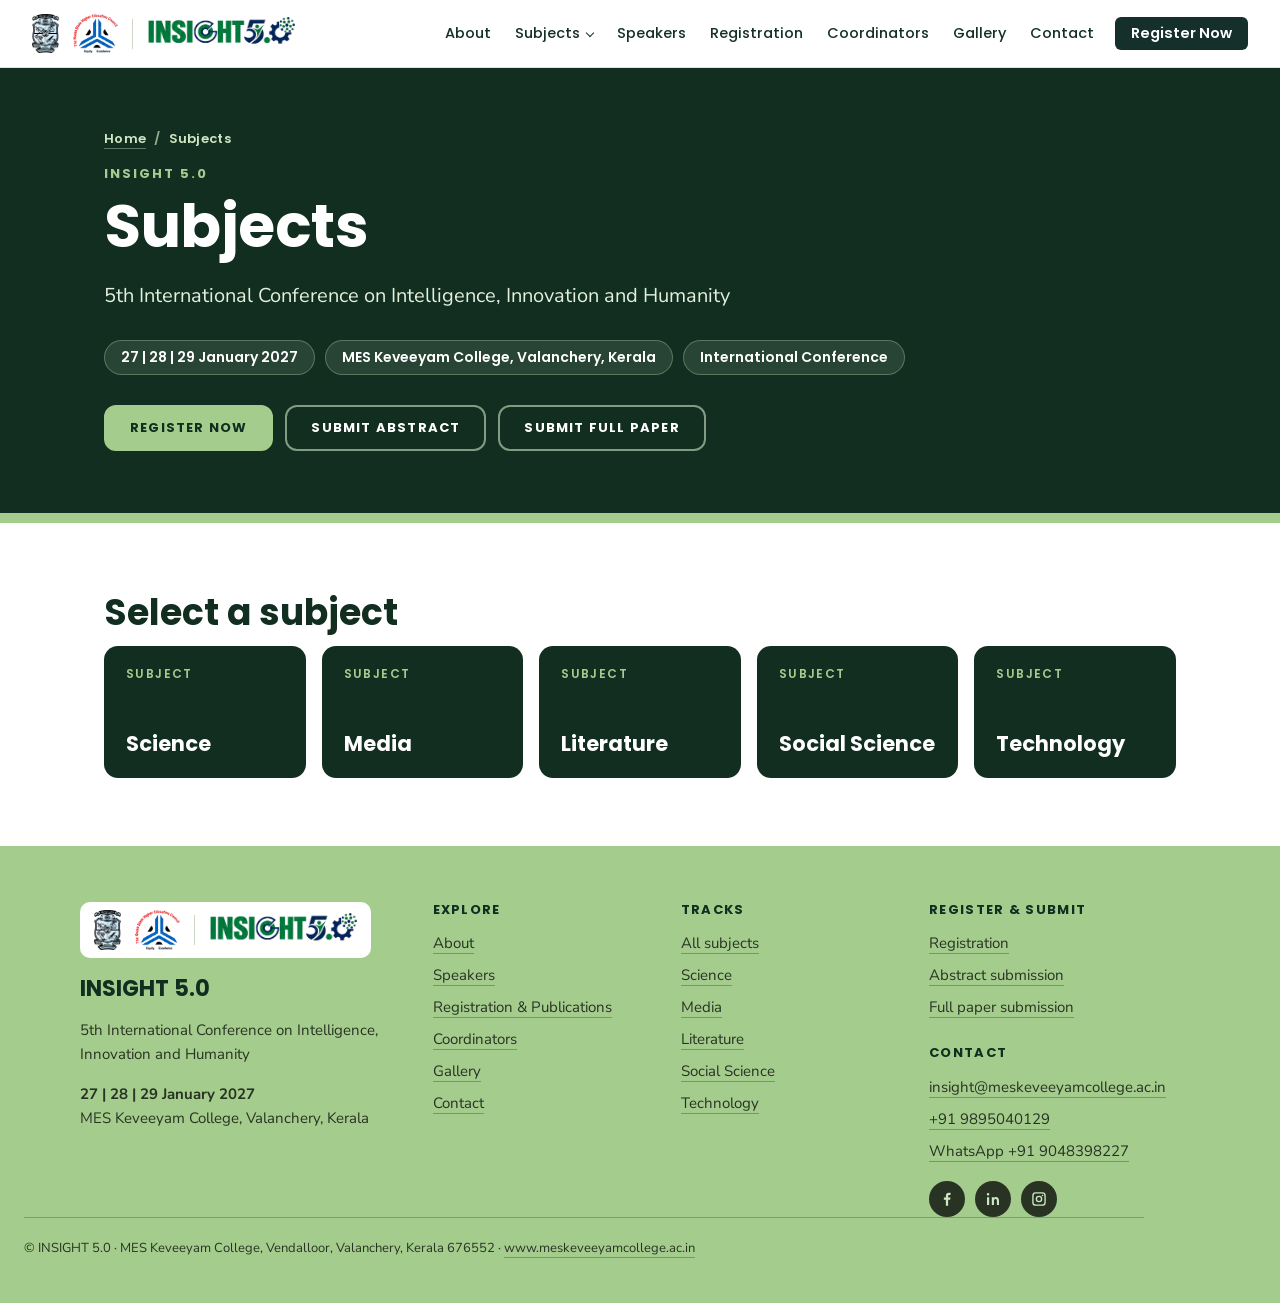
==== commit 30d4261d: "Unified header, cleaner hero, single wave" ====
--- a/subjects/index.html
+++ b/subjects/index.html
@@ -4,14 +4,14 @@
 <link rel="canonical" href="https://insight-2027.meskeveeyamcollege.ac.in/subjects/"><link rel="icon" type="image/png" sizes="64x64" href="/assets/favicon-64.png"><link rel="apple-touch-icon" href="/assets/apple-touch-icon.png">
 <meta property="og:title" content="Subjects | INSIGHT 5.0 | MES Keveeyam College"><meta property="og:description" content="The subjects of INSIGHT 5.0, the 5th International Conference on Intelligence, Innovation and Humanity: Science, Media, Literature, Social Science and Technology."><meta property="og:url" content="https://insight-2027.meskeveeyamcollege.ac.in/subjects/"><meta property="og:image" content="https://insight-2027.meskeveeyamcollege.ac.in/assets/og-image.jpg"><meta property="og:site_name" content="INSIGHT 5.0"><meta property="og:type" content="website">
 <meta name="twitter:card" content="summary_large_image"><meta name="twitter:title" content="Subjects | INSIGHT 5.0 | MES Keveeyam College"><meta name="twitter:description" content="The subjects of INSIGHT 5.0, the 5th International Conference on Intelligence, Innovation and Humanity: Science, Media, Literature, Social Science and Technology."><meta name="twitter:image" content="https://insight-2027.meskeveeyamcollege.ac.in/assets/og-image.jpg">
-<link rel="preconnect" href="https://fonts.googleapis.com"><link rel="preconnect" href="https://fonts.gstatic.com" crossorigin><link rel="stylesheet" href="https://fonts.googleapis.com/css2?family=Nunito+Sans:wght@400;700&family=Poppins:wght@600;700&display=swap"><link rel="stylesheet" href="/css/site.css">
+<link rel="preconnect" href="https://fonts.googleapis.com"><link rel="preconnect" href="https://fonts.gstatic.com" crossorigin><link rel="stylesheet" href="https://fonts.googleapis.com/css2?family=Nunito+Sans:wght@400;700&family=Poppins:wght@500;600;700&display=swap"><link rel="stylesheet" href="/css/site.css">
 </head><body class="sp"><a class="skip" href="#main" style="position:absolute;left:-999px">Skip to content</a>
-<header class="sph"><div class="hlogos"><img src="/assets/logos/kshec.webp" alt="Kerala State Higher Education Council" width="50" height="44" style="height:44px;width:auto"><a href="https://meskeveeyamcollege.ac.in/" target="_blank" rel="noopener" aria-label="MES Keveeyam College"><img src="/assets/logos/mes.webp" alt="MES Keveeyam College" width="30" height="44" style="height:44px;width:auto"></a><a href="/" aria-label="INSIGHT 5.0 home"><img src="/assets/logos/insight-5-0.webp" alt="INSIGHT 5.0" width="140" height="32" style="height:32px;width:auto"></a></div><nav class="hnav" id="hnav" aria-label="Main"><ul><li><a href="/#about">About</a></li><li class="dd"><button type="button" aria-expanded="false" aria-haspopup="true" aria-controls="ddm">Subjects</button><ul id="ddm" class="ddm"><li><a href="/subjects/">All subjects</a></li><li><a href="/subjects/science/">Science</a></li><li><a href="/subjects/media/">Media</a></li><li><a href="/subjects/literature/">Literature</a></li><li><a href="/subjects/social-science/">Social Science</a></li><li><a href="/subjects/technology/">Technology</a></li></ul></li><li><a href="/#speakers">Speakers</a></li><li><a href="/#publications">Registration</a></li><li><a href="/#coordinators">Coordinators</a></li><li><a href="/#gallery">Gallery</a></li><li><a href="/#contact">Contact</a></li><li class="cta"><a href="https://docs.google.com/forms/d/e/1FAIpQLSfjUWu2rgoCIm45Hn8LkVf3hRxh3PvDWnnsamAQ2UeJxBxi-A/viewform?usp=header" target="_blank" rel="noopener">Register Now</a></li></ul></nav><button type="button" class="hburger" aria-label="Menu" aria-expanded="false" aria-controls="hnav"><span></span><span></span><span></span></button></header>
+<header class="site-hdr"><div class="hwrap"><div class="hlogos"><a href="https://meskeveeyamcollege.ac.in/" target="_blank" rel="noopener" aria-label="MES Keveeyam College (website)"><img src="/assets/logos/mes.webp" alt="MES Keveeyam College" width="28" height="40"></a><img src="/assets/logos/kshec.webp" alt="Kerala State Higher Education Council" width="45" height="40"><span class="vd" aria-hidden="true"></span><a href="/" aria-label="INSIGHT 5.0 home"><img class="ins" src="/assets/logos/insight-5-0.webp" alt="INSIGHT 5.0" width="140" height="32"></a></div><nav class="hnav" id="hnav" aria-label="Main"><ul><li><a href="/#about">About</a></li><li class="dd"><button type="button" aria-expanded="false" aria-controls="ddm">Subjects</button><ul id="ddm" class="ddm"><li><a href="/subjects/">All subjects</a></li><li><a href="/subjects/science/">Science</a></li><li><a href="/subjects/media/">Media</a></li><li><a href="/subjects/literature/">Literature</a></li><li><a href="/subjects/social-science/">Social Science</a></li><li><a href="/subjects/technology/">Technology</a></li></ul></li><li><a href="/#speakers">Speakers</a></li><li><a href="/#publications">Registration</a></li><li><a href="/#coordinators">Coordinators</a></li><li><a href="/#gallery">Gallery</a></li><li><a href="/#contact">Contact</a></li><li class="cta"><a href="https://docs.google.com/forms/d/e/1FAIpQLSfjUWu2rgoCIm45Hn8LkVf3hRxh3PvDWnnsamAQ2UeJxBxi-A/viewform?usp=header" target="_blank" rel="noopener">Register Now</a></li></ul></nav><button type="button" class="hburger" aria-label="Open menu" aria-expanded="false" aria-controls="hnav"><span></span><span></span><span></span></button></div></header>
 <main id="main">
 <section class="phero"><div class="wrap"><p class="crumbs"><a href="/">Home</a><span>/</span>Subjects</p><p class="eyebrow">INSIGHT 5.0</p><h1>Subjects</h1>
 <p class="lead">5th International Conference on Intelligence, Innovation and Humanity</p><ul class="chips"><li>27 | 28 | 29 January 2027</li><li>MES Keveeyam College, Valanchery, Kerala</li><li>International Conference</li></ul><div class="acts"><a class="bt" href="https://docs.google.com/forms/d/e/1FAIpQLSfjUWu2rgoCIm45Hn8LkVf3hRxh3PvDWnnsamAQ2UeJxBxi-A/viewform?usp=header" target="_blank" rel="noopener">Register now</a><a class="bt alt" href="https://docs.google.com/forms/d/e/1FAIpQLScwOJ21eTWhuftKp-wWfFkc6Fgan53KmQaERypXtqcYxTptAg/viewform?usp=header" target="_blank" rel="noopener">Submit abstract</a><a class="bt alt" href="https://docs.google.com/forms/d/e/1FAIpQLScoqUDLZjRSrxOSoxvELkDZR8YGfDpM719Bcm3mKfV924VyLA/viewform?usp=header" target="_blank" rel="noopener">Submit full paper</a></div></div></section>
 <section class="s"><div class="wrap"><h2>Select a subject</h2><ul class="tgrid"><li class="tcard"><a href="/subjects/science/"><small>Subject</small>Science</a></li><li class="tcard"><a href="/subjects/media/"><small>Subject</small>Media</a></li><li class="tcard"><a href="/subjects/literature/"><small>Subject</small>Literature</a></li><li class="tcard"><a href="/subjects/social-science/"><small>Subject</small>Social Science</a></li><li class="tcard"><a href="/subjects/technology/"><small>Subject</small>Technology</a></li></ul></div></section></main><footer class="sf" id="site-footer"><div class="sf-in">
-<div class="sf-brand"><div class="hlogos"><img src="/assets/logos/kshec.webp" alt="Kerala State Higher Education Council" width="50" height="44" style="height:44px;width:auto"><a href="https://meskeveeyamcollege.ac.in/" target="_blank" rel="noopener" aria-label="MES Keveeyam College"><img src="/assets/logos/mes.webp" alt="MES Keveeyam College" width="30" height="44" style="height:44px;width:auto"></a><a href="/" aria-label="INSIGHT 5.0 home"><img src="/assets/logos/insight-5-0.webp" alt="INSIGHT 5.0" width="140" height="32" style="height:32px;width:auto"></a></div><p class="sf-t">INSIGHT 5.0</p><p>5th International Conference on Intelligence, Innovation and Humanity</p><p><b>27 | 28 | 29 January 2027</b><br>MES Keveeyam College, Valanchery, Kerala</p></div>
+<div class="sf-brand"><div class="hlogos flogos"><a href="https://meskeveeyamcollege.ac.in/" target="_blank" rel="noopener" aria-label="MES Keveeyam College (website)"><img src="/assets/logos/mes.webp" alt="MES Keveeyam College" width="28" height="40"></a><img src="/assets/logos/kshec.webp" alt="Kerala State Higher Education Council" width="45" height="40"><span class="vd" aria-hidden="true"></span><a href="/" aria-label="INSIGHT 5.0 home"><img class="ins" src="/assets/logos/insight-5-0.webp" alt="INSIGHT 5.0" width="140" height="32"></a></div><p class="sf-t">INSIGHT 5.0</p><p>5th International Conference on Intelligence, Innovation and Humanity</p><p><b>27 | 28 | 29 January 2027</b><br>MES Keveeyam College, Valanchery, Kerala</p></div>
 <div><h3>Explore</h3><ul><li><a href="/#about">About</a></li><li><a href="/#speakers">Speakers</a></li><li><a href="/#publications">Registration &amp; Publications</a></li><li><a href="/#coordinators">Coordinators</a></li><li><a href="/#gallery">Gallery</a></li><li><a href="/#contact">Contact</a></li></ul></div>
 <div><h3>Tracks</h3><ul><li><a href="/subjects/">All subjects</a></li><li><a href="/subjects/science/">Science</a></li><li><a href="/subjects/media/">Media</a></li><li><a href="/subjects/literature/">Literature</a></li><li><a href="/subjects/social-science/">Social Science</a></li><li><a href="/subjects/technology/">Technology</a></li></ul></div>
 <div><h3>Register &amp; submit</h3><ul><li><a href="https://docs.google.com/forms/d/e/1FAIpQLSfjUWu2rgoCIm45Hn8LkVf3hRxh3PvDWnnsamAQ2UeJxBxi-A/viewform?usp=header" target="_blank" rel="noopener">Registration</a></li><li><a href="https://docs.google.com/forms/d/e/1FAIpQLScwOJ21eTWhuftKp-wWfFkc6Fgan53KmQaERypXtqcYxTptAg/viewform?usp=header" target="_blank" rel="noopener">Abstract submission</a></li><li><a href="https://docs.google.com/forms/d/e/1FAIpQLScoqUDLZjRSrxOSoxvELkDZR8YGfDpM719Bcm3mKfV924VyLA/viewform?usp=header" target="_blank" rel="noopener">Full paper submission</a></li></ul>
--- a/css/site.css
+++ b/css/site.css
@@ -1,33 +1,52 @@
 /* INSIGHT 5.0 – shared navigation, footer and track pages */
 :root{--g1:#a4cc8d;--g2:#cfe6c2;--g3:#7b996a;--forest:#112e20;--ink:#293323;--leaf:#526646;--tx:#1f1f1f;--r:14px;--w:1120px}
-/* ---------- header navigation ---------- */
-.hnav{position:absolute;right:calc(50% - 632px);top:22px;height:40px;display:flex;align-items:center;background:#fff;border-radius:12px;padding:0 6px;font-family:Poppins,Arial,sans-serif;z-index:60}
+/* ---------- header: one full-width bar ---------- */
+html{scroll-padding-top:68px}
+.site-hdr{position:sticky;top:0;z-index:80;height:68px;background:#fff;border-bottom:1px solid #dfe6dc;font-family:Poppins,Arial,sans-serif}
+.site-hdr.scrolled{box-shadow:0 2px 10px rgba(21,48,43,.1)}
+.site-hdr .hwrap{max-width:1264px;height:100%;margin:0 auto;padding:0 24px;display:flex;align-items:center;justify-content:space-between;gap:20px}
+.hlogos{display:flex;align-items:center;gap:14px;flex:0 0 auto}.hlogos a{display:block;line-height:0}
+.hlogos img{display:block;height:40px;width:auto;object-fit:contain}.hlogos img.ins{height:34px}
+.hlogos .vd{width:1px;height:30px;background:#cdd7c9}
 .hnav ul{list-style:none;margin:0;padding:0;display:flex;align-items:center;gap:2px}
-.hnav a,.hnav button{font:600 13px/1 Poppins,Arial,sans-serif;color:var(--ink);text-decoration:none;background:none;border:0;padding:9px 11px;border-radius:8px;cursor:pointer;display:block}
-.hnav a:hover,.hnav button:hover,.hnav .dd:focus-within>button{background:var(--g2)}
-.hnav .dd{position:relative}.hnav .dd>button::after{content:"";display:inline-block;margin-left:7px;width:6px;height:6px;border:solid currentColor;border-width:0 2px 2px 0;transform:translateY(-2px) rotate(45deg)}
-.hnav .ddm{position:absolute;left:0;top:calc(100% + 10px);min-width:170px;background:#fff;border-radius:10px;padding:6px;box-shadow:0 12px 32px rgba(17,46,32,.22);display:none;flex-direction:column;gap:0}
-.hnav .ddm::before{content:"";position:absolute;left:0;right:0;top:-12px;height:12px}
-.hnav .dd:hover>.ddm,.hnav .dd.open>.ddm{display:flex}
-.hnav .ddm a{padding:8px 10px;font-weight:600;white-space:nowrap}
-.hnav .cta a{background:var(--ink);color:var(--g2);padding:7px 12px;margin-left:4px;font-size:12px}.hnav .cta a:hover{background:var(--leaf)}
+.hnav a,.hnav button{font:500 14.5px/1 Poppins,Arial,sans-serif;color:#15302b;text-decoration:none;background:none;border:0;padding:9px 11px;border-radius:6px;cursor:pointer;display:block;white-space:nowrap}
+.hnav a:hover,.hnav button:hover,.hnav .dd:focus-within>button{color:#2f6d4c;text-decoration:underline;text-underline-offset:6px;text-decoration-thickness:2px}
+.hnav .dd{position:relative}.hnav .dd>button::after{content:"";display:inline-block;margin-left:7px;width:5px;height:5px;border:solid currentColor;border-width:0 1.5px 1.5px 0;transform:translateY(-2px) rotate(45deg)}
+.hnav .ddm{position:absolute;left:-8px;top:calc(100% + 12px);min-width:190px;background:#fff;border:1px solid #dfe6dc;border-radius:8px;padding:6px;box-shadow:0 10px 26px rgba(21,48,43,.16);display:none;flex-direction:column}
+.hnav .ddm::before{content:"";position:absolute;left:0;right:0;top:-14px;height:14px}
+.hnav .dd:hover>.ddm,.hnav .dd.open>.ddm{display:flex}.hnav .ddm a{padding:9px 10px}
+.hnav .cta a{background:#15302b;color:#fff;padding:9px 16px;margin-left:8px;border-radius:6px;font-weight:600;text-decoration:none}.hnav .cta a:hover{background:#2f6d4c;color:#fff;text-decoration:none}
 .hburger{display:none}
-.hnav a:focus-visible,.hnav button:focus-visible,.hburger:focus-visible{outline:2px solid var(--ink);outline-offset:2px}
+.hnav a:focus-visible,.hnav button:focus-visible,.hburger:focus-visible{outline:2px solid #2f6d4c;outline-offset:2px}
+@media (min-width:1024px) and (max-width:1199px){
+ .site-hdr .hwrap{padding:0 14px;gap:10px}.hlogos{gap:10px}.hlogos img{height:36px}.hlogos img.ins{height:30px}
+ .hnav a,.hnav button{font-size:13.5px;padding:9px 7px}.hnav .cta a{padding:9px 12px;margin-left:4px}
+}
+@media (max-width:1023px){
+ .site-hdr{height:60px}html{scroll-padding-top:60px}.site-hdr .hwrap{padding:0 14px}
+ .hlogos{gap:10px}.hlogos img{height:32px}.hlogos img.ins{height:27px}.hlogos .vd{height:24px}
+ .hburger{display:flex;flex-direction:column;justify-content:center;align-items:center;gap:4px;width:calc(44px*var(--zi,1));height:calc(44px*var(--zi,1));border:1px solid #cdd7c9;border-radius:8px;background:#fff;padding:0;cursor:pointer}
+ .hburger span{display:block;width:16px;height:2px;background:#15302b;border-radius:2px;transition:transform .2s,opacity .2s}
+ .hburger[aria-expanded=true] span:nth-child(1){transform:translateY(6px) rotate(45deg)}.hburger[aria-expanded=true] span:nth-child(2){opacity:0}.hburger[aria-expanded=true] span:nth-child(3){transform:translateY(-6px) rotate(-45deg)}
+ .hnav{display:none;position:fixed;left:0;right:0;top:60px;bottom:0;background:#fff;overflow:auto;padding:8px 16px 24px;border-top:1px solid #dfe6dc;z-index:79}
+ .hnav.open{display:block}.hnav ul{flex-direction:column;align-items:stretch;gap:0}
+ .hnav a,.hnav button{font-size:16px;min-height:calc(48px*var(--zi,1));display:flex;align-items:center;width:100%;text-align:left;padding:0 6px;border-radius:0;border-bottom:1px solid #eef2ec}
+ .hnav a:hover,.hnav button:hover{text-decoration:none;background:#f3f8ef;color:#15302b}
+ .hnav .dd>button{justify-content:space-between}.hnav .dd>button::after{margin:0 4px 0 0}.hnav .dd.open>button::after{transform:translateY(2px) rotate(-135deg)}
+ .hnav .ddm{position:static;display:none;border:0;box-shadow:none;padding:0 0 0 16px;min-width:0}.hnav .dd:hover>.ddm{display:none}.hnav .dd.open>.ddm{display:flex}.hnav .ddm::before{display:none}
+ .hnav .cta a{margin:16px 0 0;justify-content:center;border:0;border-radius:6px;min-height:calc(48px*var(--zi,1));color:#fff}.hnav .cta a:hover{background:#2f6d4c;color:#fff}
+}
 /* ---------- footer ---------- */
 .sf{background:var(--g1);color:var(--ink);font:400 15px/1.6 "Nunito Sans",Arial,sans-serif;padding:56px 24px 28px;position:relative}
 .sf-in{max-width:var(--w);margin:0 auto;display:grid;grid-template-columns:1.5fr 1fr 1fr 1.3fr;gap:40px}
 .sf h3{font:700 13px/1.2 Poppins,Arial,sans-serif;letter-spacing:1.3px;text-transform:uppercase;margin:0 0 14px;color:var(--forest)}
 .sf h3.gap{margin-top:26px}.sf ul{list-style:none;margin:0;padding:0}.sf li{margin:0 0 8px}.sf a{color:var(--ink);text-decoration:none;border-bottom:1px solid rgba(41,51,35,.35)}.sf a:hover{border-bottom-color:var(--ink)}
-.sf-brand .hlogos{display:inline-flex;margin-bottom:18px}.sf-brand a{border:0}.sf-brand p{margin:0 0 10px}.sf-t{font:700 22px/1.2 Poppins,Arial,sans-serif;color:var(--forest)}
+.sf-brand .flogos{display:inline-flex;margin-bottom:18px;background:#fff;padding:8px 14px;border-radius:10px;height:auto}.sf-brand a{border:0}.sf-brand p{margin:0 0 10px}.sf-t{font:700 22px/1.2 Poppins,Arial,sans-serif;color:var(--forest)}
 .sf-soc{display:flex;gap:10px;margin-top:18px}.sf-soc a{width:36px;height:36px;border-radius:50%;background:var(--ink);color:var(--g2);display:flex;align-items:center;justify-content:center;border:0}.sf-soc a:hover{background:var(--leaf)}
 .sf-c{max-width:var(--w);margin:40px auto 0;padding-top:20px;border-top:1px solid rgba(41,51,35,.3);font-size:13px}
-.hlogos{display:flex;align-items:center;gap:14px;height:60px;padding:0 16px;background:#fff;border-radius:20px}.hlogos a{display:block;border:0}
 /* ---------- sub pages ---------- */
 body.sp{margin:0;background:#fff;color:var(--tx);font:400 17px/1.7 "Nunito Sans",Arial,sans-serif;-webkit-font-smoothing:antialiased}
 body.sp *{box-sizing:border-box}
-.sph{position:sticky;top:0;z-index:70;height:84px;background:var(--g1)}
-.sph .hlogos{position:absolute;left:max(16px,calc(50% - 632px));top:12px}
-.sph .hnav{right:max(16px,calc(50% - 632px))}
 .sp .wrap{max-width:var(--w);margin:0 auto;padding:0 24px}
 .phero{background:var(--forest);color:#fff;padding:64px 0 72px;position:relative;overflow:hidden}
 .phero::after{content:"";position:absolute;left:0;right:0;bottom:0;height:10px;background:var(--g1)}
@@ -60,16 +79,8 @@
 .tcard a{display:flex;flex-direction:column;justify-content:space-between;min-height:132px;padding:22px;border-radius:var(--r);background:var(--forest);color:#fff;text-decoration:none;font:700 21px/1.2 Poppins,Arial,sans-serif;transition:background .2s}
 .tcard a small{font:600 12px/1 Poppins,Arial,sans-serif;letter-spacing:1.4px;text-transform:uppercase;color:var(--g1)}.tcard a:hover{background:var(--leaf)}.tcard.cur a{background:var(--g1);color:var(--forest)}.tcard.cur a small{color:var(--leaf)}
 .pn{display:flex;justify-content:space-between;gap:16px;margin-top:36px;flex-wrap:wrap}
-@media (max-width:1100px){.sf-in{grid-template-columns:1fr 1fr}.rp{grid-template-columns:repeat(3,1fr)}.hnav a,.hnav button{padding:10px 8px;font-size:13px}}
+@media (max-width:1100px){.sf-in{grid-template-columns:1fr 1fr}.rp{grid-template-columns:repeat(3,1fr)}}
 @media (max-width:900px){
- .hburger{display:flex;flex-direction:column;justify-content:center;align-items:center;gap:4px;position:absolute;right:14px;top:24px;width:36px;height:36px;border:0;border-radius:9px;background:#fff;padding:0;cursor:pointer;z-index:70}
- .hburger span{display:block;width:16px;height:2px;background:var(--ink);border-radius:2px;transition:transform .2s,opacity .2s}
- .hburger[aria-expanded=true] span:nth-child(1){transform:translateY(6px) rotate(45deg)}.hburger[aria-expanded=true] span:nth-child(2){opacity:0}.hburger[aria-expanded=true] span:nth-child(3){transform:translateY(-6px) rotate(-45deg)}
- .hnav{display:none;position:fixed;left:auto;right:12px;top:66px;width:min(230px,calc(100vw - 24px));height:auto;max-height:calc(100vh - 80px);overflow:auto;padding:6px;border-radius:12px;box-shadow:0 10px 28px rgba(17,46,32,.25)}
- .hnav.open{display:block}.hnav ul{flex-direction:column;align-items:stretch;gap:0}.hnav a,.hnav button{font-size:14px;padding:10px 10px;width:100%;text-align:left}
- .hnav .dd>button::after{float:right;margin-top:3px}.hnav .ddm{position:static;display:none;box-shadow:none;padding:0 0 4px 12px;min-width:0;background:transparent}.hnav .dd:hover>.ddm{display:none}.hnav .dd.open>.ddm{display:flex}.hnav .ddm::before{display:none}
- .hnav .cta a{margin:4px 0 0;text-align:center}
- .sph .hlogos{height:50px;padding:0 12px;gap:10px;top:17px}.sph .hlogos img{height:34px!important}.sph .hlogos a:last-child img{height:24px!important}
  .cols{grid-template-columns:1fr;gap:28px}.steps{grid-template-columns:1fr}.pubs{grid-template-columns:1fr}.sp section.s{padding:44px 0}.phero{padding:40px 0 48px}
 }
 @media (max-width:560px){.sf-in{grid-template-columns:1fr;gap:30px}.rp{grid-template-columns:repeat(2,1fr)}.bt{width:100%}.acts{flex-direction:column}.sp .wrap{padding:0 20px}.pn .bt{width:auto}}
@@ -95,3 +106,15 @@
 .cs .cs-l{list-style:disc;margin:0 auto;padding:0 0 0 22px;max-width:760px;font:400 15px/1.55 "Nunito Sans",Arial,sans-serif;color:#1f2a24}.cs .cs-l li{margin:0 0 8px;overflow-wrap:anywhere}.cs .cs-l span{color:#66736c}
 .cs .cs-l.cols{columns:2;column-gap:36px;max-width:760px}.cs .cs-l.cols li{break-inside:avoid}
 @media (max-width:560px){.cs{padding:40px 16px 48px}.cs .cs-t{font-size:24px}.cs .cs-h{font-size:17px;margin-top:28px}.cs .cs-l.cols{columns:1}.subj-h{font-size:38px}.subj{padding-top:44px}.subj-l a{font-size:12.5px;padding:10px 16px}}
+
+/* ---------- hero (homepage) ---------- */
+#top .bgimg{opacity:.85}
+#top .hedge{position:absolute;left:0;right:0;bottom:0;height:90px;background:linear-gradient(to bottom,rgba(17,46,32,0),#112E20)}
+#top h1{text-wrap:balance}#top p{text-wrap:balance}
+#top .datebadge{display:flex;align-items:center;justify-content:center;margin:0;font:700 19px/1 Poppins,sans-serif;letter-spacing:1.6px;color:#fff;border:1px solid rgba(216,235,208,.55);background:rgba(15,36,32,.45);border-radius:999px}
+#top .btn{display:flex;align-items:center;justify-content:center;text-decoration:none;transition:background .2s,color .2s,transform .2s}
+#top .btn .t-btn{font-family:Poppins,sans-serif;font-weight:600;text-transform:uppercase;white-space:nowrap}
+#top .btn:hover{transform:translateY(-1px)}#top .btn:hover .t-btn{font-family:Poppins,sans-serif;font-weight:600;font-size:inherit}#top .btn[style*="#A2C98A"]:hover .t-btn{color:#0F2420!important}#top .btn[style*="transparent"]:hover .t-btn{color:#fff!important}
+#top .btn[style*="#A2C98A"]:hover{background:#B4D89C!important}
+#top .btn[style*="transparent"]:hover{background:rgba(216,235,208,.14)!important}
+#top .btn:focus-visible{outline:3px solid #fff;outline-offset:3px}
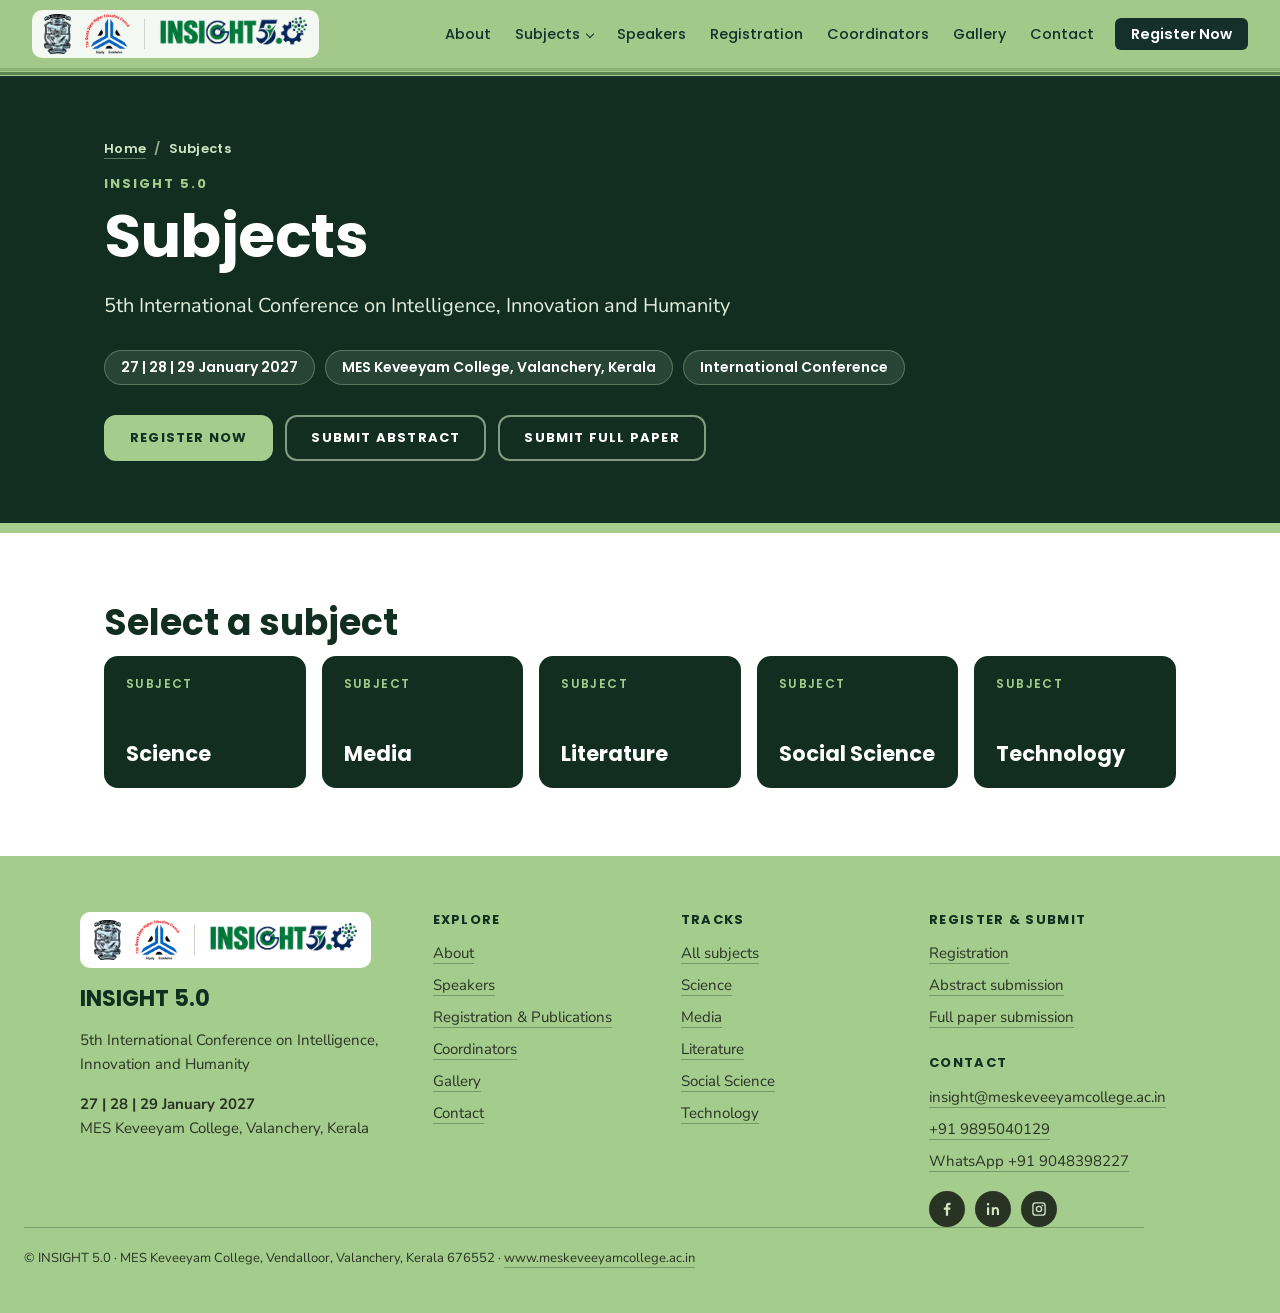
==== commit be72b0ea: "Speaker profile dialog (carousel and grid), font consolidation, tap targets, audit fixes" ====
--- a/subjects/index.html
+++ b/subjects/index.html
@@ -4,7 +4,7 @@
 <link rel="canonical" href="https://insight-2027.meskeveeyamcollege.ac.in/subjects/"><link rel="icon" type="image/png" sizes="64x64" href="/assets/favicon-64.png"><link rel="apple-touch-icon" href="/assets/apple-touch-icon.png">
 <meta property="og:title" content="Subjects | INSIGHT 5.0 | MES Keveeyam College"><meta property="og:description" content="The subjects of INSIGHT 5.0, the 5th International Conference on Intelligence, Innovation and Humanity: Science, Media, Literature, Social Science and Technology."><meta property="og:url" content="https://insight-2027.meskeveeyamcollege.ac.in/subjects/"><meta property="og:image" content="https://insight-2027.meskeveeyamcollege.ac.in/assets/og-image.jpg"><meta property="og:site_name" content="INSIGHT 5.0"><meta property="og:type" content="website">
 <meta name="twitter:card" content="summary_large_image"><meta name="twitter:title" content="Subjects | INSIGHT 5.0 | MES Keveeyam College"><meta name="twitter:description" content="The subjects of INSIGHT 5.0, the 5th International Conference on Intelligence, Innovation and Humanity: Science, Media, Literature, Social Science and Technology."><meta name="twitter:image" content="https://insight-2027.meskeveeyamcollege.ac.in/assets/og-image.jpg">
-<link rel="preconnect" href="https://fonts.googleapis.com"><link rel="preconnect" href="https://fonts.gstatic.com" crossorigin><link rel="stylesheet" href="https://fonts.googleapis.com/css2?family=Nunito+Sans:wght@400;700&family=Poppins:wght@500;600;700&display=swap"><link rel="stylesheet" href="/css/site.css">
+<link rel="preconnect" href="https://fonts.googleapis.com"><link rel="preconnect" href="https://fonts.gstatic.com" crossorigin><link rel="stylesheet" href="https://fonts.googleapis.com/css2?family=Nunito+Sans:wght@400;600;700&family=Poppins:wght@400;500;600;700&display=swap"><link rel="stylesheet" href="/css/site.css">
 </head><body class="sp"><a class="skip" href="#main" style="position:absolute;left:-999px">Skip to content</a>
 <header class="site-hdr"><div class="hwrap"><div class="hlogos"><a href="https://meskeveeyamcollege.ac.in/" target="_blank" rel="noopener" aria-label="MES Keveeyam College (website)"><img src="/assets/logos/mes.webp" alt="MES Keveeyam College" width="28" height="40"></a><img src="/assets/logos/kshec.webp" alt="Kerala State Higher Education Council" width="45" height="40"><span class="vd" aria-hidden="true"></span><a href="/" aria-label="INSIGHT 5.0 home"><img class="ins" src="/assets/logos/insight-5-0.webp" alt="INSIGHT 5.0" width="140" height="32"></a></div><nav class="hnav" id="hnav" aria-label="Main"><ul><li><a href="/#about">About</a></li><li class="dd"><button type="button" aria-expanded="false" aria-controls="ddm">Subjects</button><ul id="ddm" class="ddm"><li><a href="/subjects/">All subjects</a></li><li><a href="/subjects/science/">Science</a></li><li><a href="/subjects/media/">Media</a></li><li><a href="/subjects/literature/">Literature</a></li><li><a href="/subjects/social-science/">Social Science</a></li><li><a href="/subjects/technology/">Technology</a></li></ul></li><li><a href="/#speakers">Speakers</a></li><li><a href="/#publications">Registration</a></li><li><a href="/#coordinators">Coordinators</a></li><li><a href="/#gallery">Gallery</a></li><li><a href="/#contact">Contact</a></li><li class="cta"><a href="https://docs.google.com/forms/d/e/1FAIpQLSfjUWu2rgoCIm45Hn8LkVf3hRxh3PvDWnnsamAQ2UeJxBxi-A/viewform?usp=header" target="_blank" rel="noopener">Register Now</a></li></ul></nav><button type="button" class="hburger" aria-label="Open menu" aria-expanded="false" aria-controls="hnav"><span></span><span></span><span></span></button></div></header>
 <main id="main">
--- a/css/site.css
+++ b/css/site.css
@@ -1,40 +1,42 @@
 /* INSIGHT 5.0 – shared navigation, footer and track pages */
 :root{--g1:#a4cc8d;--g2:#cfe6c2;--g3:#7b996a;--forest:#112e20;--ink:#293323;--leaf:#526646;--tx:#1f1f1f;--r:14px;--w:1120px}
 /* ---------- header: one full-width bar ---------- */
-html{scroll-padding-top:68px}
-.site-hdr{position:sticky;top:0;z-index:80;height:68px;background:#fff;border-bottom:1px solid #dfe6dc;font-family:Poppins,Arial,sans-serif}
-.site-hdr.scrolled{box-shadow:0 2px 10px rgba(21,48,43,.1)}
-.site-hdr .hwrap{max-width:1264px;height:100%;margin:0 auto;padding:0 24px;display:flex;align-items:center;justify-content:space-between;gap:20px}
-.hlogos{display:flex;align-items:center;gap:14px;flex:0 0 auto}.hlogos a{display:block;line-height:0}
+html{scroll-padding-top:0}
+section[id],.cs,.anc{scroll-margin-top:32px}
+.anc{position:absolute;top:0;left:0;width:1px;height:1px;pointer-events:none}
+.site-hdr{position:relative;z-index:80;background:#A2C98A;font-family:Poppins,Arial,sans-serif}
+.site-hdr::after{content:"";display:block;height:10px;background:linear-gradient(#88B273 0 3px,#A2C98A 3px 4px,#5A8550 4px 7px,#A2C98A 7px 8px,#15302B 8px 10px)}
+.site-hdr .hwrap{max-width:1264px;height:68px;margin:0 auto;padding:0 24px;display:flex;align-items:center;justify-content:space-between;gap:20px}
+.hlogos{display:flex;align-items:center;gap:14px;flex:0 0 auto;background:#F4F8F2;padding:4px 12px;border-radius:10px}.hlogos a{display:block;line-height:0}
 .hlogos img{display:block;height:40px;width:auto;object-fit:contain}.hlogos img.ins{height:34px}
 .hlogos .vd{width:1px;height:30px;background:#cdd7c9}
 .hnav ul{list-style:none;margin:0;padding:0;display:flex;align-items:center;gap:2px}
-.hnav a,.hnav button{font:500 14.5px/1 Poppins,Arial,sans-serif;color:#15302b;text-decoration:none;background:none;border:0;padding:9px 11px;border-radius:6px;cursor:pointer;display:block;white-space:nowrap}
-.hnav a:hover,.hnav button:hover,.hnav .dd:focus-within>button{color:#2f6d4c;text-decoration:underline;text-underline-offset:6px;text-decoration-thickness:2px}
+.hnav a,.hnav button{font:500 14.5px/1 Poppins,Arial,sans-serif;color:#15302B;text-decoration:none;background:none;border:0;padding:9px 11px;border-radius:6px;cursor:pointer;display:block;white-space:nowrap}
+.hnav a:hover,.hnav button:hover,.hnav .dd:focus-within>button{color:#0F2420;text-decoration:underline;text-underline-offset:6px;text-decoration-thickness:2px}
 .hnav .dd{position:relative}.hnav .dd>button::after{content:"";display:inline-block;margin-left:7px;width:5px;height:5px;border:solid currentColor;border-width:0 1.5px 1.5px 0;transform:translateY(-2px) rotate(45deg)}
-.hnav .ddm{position:absolute;left:-8px;top:calc(100% + 12px);min-width:190px;background:#fff;border:1px solid #dfe6dc;border-radius:8px;padding:6px;box-shadow:0 10px 26px rgba(21,48,43,.16);display:none;flex-direction:column}
+.hnav .ddm{position:absolute;left:-8px;top:calc(100% + 12px);min-width:190px;background:#F4F8F2;border:1px solid #88B273;border-radius:8px;padding:6px;box-shadow:0 10px 26px rgba(21,48,43,.16);display:none;flex-direction:column}
 .hnav .ddm::before{content:"";position:absolute;left:0;right:0;top:-14px;height:14px}
-.hnav .dd:hover>.ddm,.hnav .dd.open>.ddm{display:flex}.hnav .ddm a{padding:9px 10px}
-.hnav .cta a{background:#15302b;color:#fff;padding:9px 16px;margin-left:8px;border-radius:6px;font-weight:600;text-decoration:none}.hnav .cta a:hover{background:#2f6d4c;color:#fff;text-decoration:none}
+.hnav .dd:hover>.ddm,.hnav .dd.open>.ddm{display:flex}.hnav .ddm a{padding:9px 10px}.hnav .ddm a:hover{background:#dfeed6;text-decoration:none}
+.hnav .cta a{background:#15302B;color:#fff;padding:9px 16px;margin-left:8px;border-radius:6px;font-weight:600;text-decoration:none}.hnav .cta a:hover{background:#0D1F1B;color:#fff;text-decoration:none}
 .hburger{display:none}
-.hnav a:focus-visible,.hnav button:focus-visible,.hburger:focus-visible{outline:2px solid #2f6d4c;outline-offset:2px}
+.hnav a:focus-visible,.hnav button:focus-visible,.hburger:focus-visible{outline:2px solid #15302B;outline-offset:2px}
 @media (min-width:1024px) and (max-width:1199px){
  .site-hdr .hwrap{padding:0 14px;gap:10px}.hlogos{gap:10px}.hlogos img{height:36px}.hlogos img.ins{height:30px}
  .hnav a,.hnav button{font-size:13.5px;padding:9px 7px}.hnav .cta a{padding:9px 12px;margin-left:4px}
 }
 @media (max-width:1023px){
- .site-hdr{height:60px}html{scroll-padding-top:60px}.site-hdr .hwrap{padding:0 14px}
+ .site-hdr .hwrap{height:60px;padding:0 14px}
  .hlogos{gap:10px}.hlogos img{height:32px}.hlogos img.ins{height:27px}.hlogos .vd{height:24px}
- .hburger{display:flex;flex-direction:column;justify-content:center;align-items:center;gap:4px;width:calc(44px*var(--zi,1));height:calc(44px*var(--zi,1));border:1px solid #cdd7c9;border-radius:8px;background:#fff;padding:0;cursor:pointer}
+ .hburger{display:flex;flex-direction:column;justify-content:center;align-items:center;gap:4px;width:calc(44px*var(--zi,1));height:calc(44px*var(--zi,1));border:1px solid #5A8550;border-radius:8px;background:#F4F8F2;padding:0;cursor:pointer}
  .hburger span{display:block;width:16px;height:2px;background:#15302b;border-radius:2px;transition:transform .2s,opacity .2s}
  .hburger[aria-expanded=true] span:nth-child(1){transform:translateY(6px) rotate(45deg)}.hburger[aria-expanded=true] span:nth-child(2){opacity:0}.hburger[aria-expanded=true] span:nth-child(3){transform:translateY(-6px) rotate(-45deg)}
- .hnav{display:none;position:fixed;left:0;right:0;top:60px;bottom:0;background:#fff;overflow:auto;padding:8px 16px 24px;border-top:1px solid #dfe6dc;z-index:79}
+ .hnav{display:none;position:absolute;left:0;right:0;top:100%;background:#A2C98A;padding:8px 16px 24px;border-top:1px solid #88B273;z-index:79;box-shadow:0 12px 20px rgba(21,48,43,.18)}
  .hnav.open{display:block}.hnav ul{flex-direction:column;align-items:stretch;gap:0}
- .hnav a,.hnav button{font-size:16px;min-height:calc(48px*var(--zi,1));display:flex;align-items:center;width:100%;text-align:left;padding:0 6px;border-radius:0;border-bottom:1px solid #eef2ec}
- .hnav a:hover,.hnav button:hover{text-decoration:none;background:#f3f8ef;color:#15302b}
+ .hnav a,.hnav button{font-size:16px;min-height:calc(48px*var(--zi,1));display:flex;align-items:center;width:100%;text-align:left;padding:0 6px;border-radius:0;border-bottom:1px solid #88B273}
+ .hnav a:hover,.hnav button:hover{text-decoration:none;background:#B4D89C;color:#0F2420}
  .hnav .dd>button{justify-content:space-between}.hnav .dd>button::after{margin:0 4px 0 0}.hnav .dd.open>button::after{transform:translateY(2px) rotate(-135deg)}
- .hnav .ddm{position:static;display:none;border:0;box-shadow:none;padding:0 0 0 16px;min-width:0}.hnav .dd:hover>.ddm{display:none}.hnav .dd.open>.ddm{display:flex}.hnav .ddm::before{display:none}
- .hnav .cta a{margin:16px 0 0;justify-content:center;border:0;border-radius:6px;min-height:calc(48px*var(--zi,1));color:#fff}.hnav .cta a:hover{background:#2f6d4c;color:#fff}
+ .hnav .ddm{position:static;display:none;border:0;box-shadow:none;padding:0 0 0 16px;min-width:0;background:#F4F8F2;border-radius:0}.hnav .dd:hover>.ddm{display:none}.hnav .dd.open>.ddm{display:flex}.hnav .ddm::before{display:none}
+ .hnav .cta a{margin:16px 0 0;justify-content:center;border:0;border-radius:6px;min-height:calc(48px*var(--zi,1));color:#fff}.hnav .cta a:hover{background:#0D1F1B;color:#fff}
 }
 /* ---------- footer ---------- */
 .sf{background:var(--g1);color:var(--ink);font:400 15px/1.6 "Nunito Sans",Arial,sans-serif;padding:56px 24px 28px;position:relative}
@@ -90,7 +92,7 @@
 .subj{background:#112e20;padding:56px 24px 4px;text-align:center}
 .subj-h{font:400 50px/1.1 Anton,sans-serif;color:#fff;margin:0 0 24px;text-transform:uppercase}
 .subj-l{list-style:none;margin:0 auto;padding:0;display:flex;flex-wrap:wrap;justify-content:center;gap:12px;max-width:900px}
-.subj-l a{display:block;padding:11px 22px;border:1.5px solid #7b996a;border-radius:10px;color:#cfe6c2;font:700 14px/1.2 Prompt,Poppins,sans-serif;letter-spacing:1.2px;text-transform:uppercase;text-decoration:none;transition:background .2s,color .2s}
+.subj-l a{display:block;padding:11px 22px;border:1.5px solid #7b996a;border-radius:10px;color:#cfe6c2;font:700 14px/1.2 Poppins,sans-serif;letter-spacing:1.2px;text-transform:uppercase;text-decoration:none;transition:background .2s,color .2s}
 .subj-l a:hover{background:#cfe6c2;color:#112e20}.subj-l a:focus-visible{outline:2px solid #cfe6c2;outline-offset:2px}
 /* ---------- inline coordinators (no iframe) ---------- */
 .cs{background:#f6f8fb;color:#1f2a24;padding:56px 20px 64px;font-family:Poppins,Arial,sans-serif}
@@ -103,18 +105,167 @@
 .cs .cs-av{display:block;width:130px;max-width:100%;height:156px;object-fit:cover;border-radius:10px;margin:0 0 12px;background:#e8ede6}.cs .cs-av.lg{width:180px;height:216px}
 .cs .cs-n{display:block;font-weight:700;font-size:16px;line-height:1.35;color:#1b241f;overflow-wrap:anywhere}
 .cs .cs-d{display:block;font-size:13.5px;line-height:1.45;color:#66736c;margin-top:4px;overflow-wrap:anywhere}
-.cs .cs-l{list-style:disc;margin:0 auto;padding:0 0 0 22px;max-width:760px;font:400 15px/1.55 "Nunito Sans",Arial,sans-serif;color:#1f2a24}.cs .cs-l li{margin:0 0 8px;overflow-wrap:anywhere}.cs .cs-l span{color:#66736c}
-.cs .cs-l.cols{columns:2;column-gap:36px;max-width:760px}.cs .cs-l.cols li{break-inside:avoid}
-@media (max-width:560px){.cs{padding:40px 16px 48px}.cs .cs-t{font-size:24px}.cs .cs-h{font-size:17px;margin-top:28px}.cs .cs-l.cols{columns:1}.subj-h{font-size:38px}.subj{padding-top:44px}.subj-l a{font-size:12.5px;padding:10px 16px}}
+@media (max-width:560px){.cs{padding:40px 16px 48px}.cs .cs-t{font-size:24px}.cs .cs-h{font-size:17px;margin-top:28px}.subj-h{font-size:38px}.subj{padding-top:44px}.subj-l a{font-size:12.5px;padding:10px 16px}}
+/*==GEN==*/
+/* ---------- About: organiser block + readable body copy ---------- */
+.ao{text-align:center;max-width:720px;margin:26px auto 0;font-family:Poppins,Arial,sans-serif;color:#15302B}
+.ao p{margin:0}
+.ao-by{font-size:12px;line-height:16px;font-weight:600;letter-spacing:.14em;text-transform:uppercase;color:#2f4a3a}
+.ao-name{font-size:26px;line-height:34px;font-weight:700;color:#0F2420;margin-top:4px!important}
+.ao-loc{font-size:16px;line-height:24px;font-weight:500;margin-top:2px!important}
+.ao-naac{display:inline-block;margin-top:14px!important;padding:6px 16px;background:#F4F8F2;border:1px solid #5A8550;border-radius:999px;font-size:13.5px;line-height:20px;font-weight:600;color:#15302B}
+.ao-assoc{font-size:14px;line-height:22px;font-weight:500;color:#1f3a2d;margin:14px auto 0!important;max-width:520px}
+.ao-assoc b{font-weight:700}
+.ao-rule{border:0;border-top:1px solid rgba(21,48,43,.28);max-width:720px;margin:34px auto 0}
+.about-h{text-align:left;max-width:720px;margin:34px auto 12px!important;font:700 15px/1.3 Poppins,Arial,sans-serif;letter-spacing:.12em;text-transform:uppercase;color:#15302B}
+.about-p{text-align:left!important;max-width:720px;margin:0 auto 16px!important;font:400 18px/1.75 "Nunito Sans",Arial,sans-serif;letter-spacing:0!important;color:#1f2a24;word-spacing:normal;hyphens:manual}
+/* ---------- Coordinators: compact directory cards ---------- */
+.cs .cs-dir{list-style:none;margin:0 auto;padding:0;max-width:1000px;display:grid;gap:12px 24px;grid-template-columns:repeat(3,minmax(0,1fr))}
+.cs .cs-dir li{margin:0;padding:10px 16px;border:1px solid rgba(203,213,225,.85);background:rgba(248,250,252,.75);border-radius:10px;font:500 15px/1.4 Poppins,Arial,sans-serif;color:#15302B;overflow-wrap:anywhere;display:flex;flex-direction:column;justify-content:center;min-height:46px}
+.cs .cs-dir.two{grid-template-columns:repeat(2,minmax(0,1fr))}
+.cs .cs-dir li b{font-weight:600;color:#15302B}
+.cs .cs-dir li span{display:block;margin-top:2px;font-size:13px;font-weight:400;color:#3d4d44}
+/* ---------- Coordinators: palette harmony ---------- */
+.cs{background:#F4F8F2;position:relative}
+.cs .cs-card{border:1px solid #C8DFBD;border-top:4px solid #112E20;box-shadow:none;border-radius:12px;background:#fff}
+.cs .cs-av{object-fit:cover;object-position:top;border-radius:8px}
+.cs .cs-dir li,.cs .cs-dir li b{color:#112E20}
+/* ---------- Gallery grid + lightbox ---------- */
+.gl-in{position:relative;max-width:1240px;margin:0 auto;padding:0 24px}
+.gl-eyebrow{font:700 13px/1 Poppins,Arial,sans-serif;letter-spacing:.3em;text-transform:uppercase;color:#D8EBD0;text-align:center;margin:0 0 10px}
+.gl-h{font:800 clamp(34px,5vw,56px)/1.1 "Nunito Sans",Arial,sans-serif;color:#fff;text-align:center;margin:0}
+.gl-sub{font:500 16px/1.4 Poppins,Arial,sans-serif;color:#D8EBD0;text-align:center;margin:12px 0 36px}
+.gl-grid{display:grid;grid-template-columns:repeat(4,minmax(0,1fr));gap:16px}
+.gl-item{display:block;padding:0;border:0;background:#0c2218;border-radius:10px;overflow:hidden;cursor:zoom-in;aspect-ratio:1/1;position:relative}
+.gl-item img{display:block;width:100%;height:100%;object-fit:cover;transition:transform .3s ease}
+.gl-item:hover img{transform:scale(1.05)}
+.gl-item:focus-visible{outline:3px solid #D8EBD0;outline-offset:3px}
+.js .gl-grid:not(.open) .x{display:none}
+.gl-more{display:block;margin:30px auto 0;padding:12px 26px;border:2px solid #D8EBD0;border-radius:10px;background:transparent;color:#D8EBD0;font:600 13px/1 Poppins,Arial,sans-serif;letter-spacing:.12em;text-transform:uppercase;cursor:pointer;min-height:44px}
+.gl-more:hover{background:rgba(216,235,208,.14)}
+.no-js .gl-more{display:none}
+.lb{position:fixed;inset:0;z-index:300;background:rgba(8,20,15,.94);display:flex;align-items:center;justify-content:center;padding:56px 64px}
+.lb[hidden]{display:none}
+.lb figure{margin:0;max-width:100%;max-height:100%;display:flex;flex-direction:column;align-items:center}
+.lb img{display:block;max-width:100%;max-height:calc(100vh - 150px);width:auto;height:auto;border-radius:8px;background:#0c2218}
+.lb figcaption{margin-top:12px;font:500 14px/1.3 Poppins,Arial,sans-serif;color:#D8EBD0}
+.lb button{position:absolute;display:flex;align-items:center;justify-content:center;width:48px;height:48px;border:1px solid rgba(216,235,208,.5);border-radius:50%;background:rgba(17,46,32,.85);color:#fff;font:400 30px/1 Arial,sans-serif;cursor:pointer;padding:0}
+.lb button:hover{background:#2f6d4c}.lb button:focus-visible{outline:3px solid #D8EBD0;outline-offset:2px}
+.lb .lb-x{top:14px;right:14px}.lb .lb-p{left:10px;top:50%;transform:translateY(-50%)}.lb .lb-n{right:10px;top:50%;transform:translateY(-50%)}
+.cs .cs-g{display:flex;flex-wrap:wrap;justify-content:center;gap:16px}
+.cs .cs-g .cs-card{flex:0 1 232px;min-width:0}
+.cs .cs-g.one .cs-card{flex:0 1 320px}
 
-/* ---------- hero (homepage) ---------- */
-#top .bgimg{opacity:.85}
-#top .hedge{position:absolute;left:0;right:0;bottom:0;height:90px;background:linear-gradient(to bottom,rgba(17,46,32,0),#112E20)}
-#top h1{text-wrap:balance}#top p{text-wrap:balance}
-#top .datebadge{display:flex;align-items:center;justify-content:center;margin:0;font:700 19px/1 Poppins,sans-serif;letter-spacing:1.6px;color:#fff;border:1px solid rgba(216,235,208,.55);background:rgba(15,36,32,.45);border-radius:999px}
-#top .btn{display:flex;align-items:center;justify-content:center;text-decoration:none;transition:background .2s,color .2s,transform .2s}
-#top .btn .t-btn{font-family:Poppins,sans-serif;font-weight:600;text-transform:uppercase;white-space:nowrap}
-#top .btn:hover{transform:translateY(-1px)}#top .btn:hover .t-btn{font-family:Poppins,sans-serif;font-weight:600;font-size:inherit}#top .btn[style*="#A2C98A"]:hover .t-btn{color:#0F2420!important}#top .btn[style*="transparent"]:hover .t-btn{color:#fff!important}
-#top .btn[style*="#A2C98A"]:hover{background:#B4D89C!important}
-#top .btn[style*="transparent"]:hover{background:rgba(216,235,208,.14)!important}
-#top .btn:focus-visible{outline:3px solid #fff;outline-offset:3px}
+/* ---------- section dividers ---------- */
+.wtop{position:absolute;left:0;right:0;top:-1px;height:56px;background-size:100% 100%;background-repeat:no-repeat;pointer-events:none;z-index:1}
+/* ---------- hero (flow layout, no fixed height) ---------- */
+#hero{position:relative;min-height:clamp(560px,88vh,780px);background:#112E20;display:flex;align-items:center;justify-content:center;padding:84px 24px 150px;text-align:center;color:#fff;font-family:Poppins,Arial,sans-serif}
+#hero .bgimg{opacity:.85}
+#hero .hedge{position:absolute;left:0;right:0;bottom:0;height:120px;background:linear-gradient(to bottom,rgba(17,46,32,0),#112E20);pointer-events:none}
+.hero-in{position:relative;z-index:1;width:100%;max-width:940px;display:flex;flex-direction:column;align-items:center}
+.hero-in h1{margin:0;font-weight:700}
+.h1a{display:block;font-size:clamp(30px,4.6vw,50px);line-height:1.12;text-wrap:balance}
+.h1b{display:block;margin:8px auto 0;max-width:17em;font-size:clamp(22px,3.3vw,37px);line-height:1.2;font-weight:600;text-wrap:balance}
+.h-tag{margin:28px 0 0;font:600 clamp(13px,1.5vw,19px)/1.35 Poppins,Arial,sans-serif;letter-spacing:.06em;text-wrap:balance}
+.datebadge{margin:16px 0 0;padding:11px 28px;font:700 clamp(14px,1.7vw,19px)/1.2 Poppins,Arial,sans-serif;letter-spacing:.1em;border:1px solid rgba(216,235,208,.55);background:rgba(15,36,32,.45);border-radius:999px}
+.h-tracks{margin:18px 0 0;display:flex;flex-wrap:wrap;justify-content:center;gap:0 .45em;font:600 clamp(12px,1.5vw,19px)/1.6 Poppins,Arial,sans-serif;color:#fff}
+.h-tracks span{white-space:nowrap}
+.h-btns{margin-top:32px;display:flex;flex-wrap:wrap;justify-content:center;gap:14px}
+.hb{display:inline-flex;align-items:center;justify-content:center;min-height:46px;padding:0 26px;border:2px solid #D8EBD0;border-radius:10px;color:#D8EBD0;background:transparent;font:600 14px/1 Poppins,Arial,sans-serif;letter-spacing:.1em;text-transform:uppercase;text-decoration:none;transition:background .2s,color .2s,transform .2s}
+.hb:hover{background:rgba(216,235,208,.14);color:#fff;transform:translateY(-1px)}
+.hb.p{background:#A2C98A;border-color:#A2C98A;color:#0F2420}.hb.p:hover{background:#B4D89C;border-color:#B4D89C;color:#0F2420}
+.hb:focus-visible{outline:3px solid #fff;outline-offset:3px}
+/* ---------- speakers ---------- */
+.spk2{background:#EAF3E4;padding:112px 0 72px;color:#112E20}
+.sp-in{max-width:1280px;margin:0 auto;position:relative}
+.sp-h{font:400 clamp(40px,6vw,56px)/1.1 Anton,Impact,sans-serif;letter-spacing:.06em;text-transform:uppercase;text-align:center;color:#112E20;margin:0 0 36px}
+.sp-row{display:flex;gap:20px;overflow-x:auto;scroll-snap-type:x mandatory;scroll-padding:0 24px;padding:4px 24px 20px;scrollbar-width:none;-webkit-overflow-scrolling:touch}
+.sp-row::-webkit-scrollbar{display:none}.sp-row::after{content:"";flex:0 0 4px}
+.spc{flex:0 0 240px;width:240px;min-width:0;margin:0;scroll-snap-align:start;background:#F4F8F2;border:1px solid rgba(17,46,32,.15);border-radius:14px;padding:10px 10px 16px;display:flex;flex-direction:column;text-align:center}
+.spc img{display:block;width:100%;aspect-ratio:4/5;object-fit:cover;object-position:top;border-radius:8px;border:1px solid rgba(17,46,32,.15);background:#dbe8d3}
+.spc .sr,.spc .st,.spc .sd{white-space:normal;margin:0;letter-spacing:normal}.spc .sr{letter-spacing:.12em}.spc figcaption{padding:14px 4px 0;display:flex;flex-direction:column;gap:6px}
+.spc .sr{font:700 12px/1.3 Poppins,Arial,sans-serif;letter-spacing:.12em;text-transform:uppercase;color:#3d6b2f}
+.spc .st{font:700 17px/1.3 Poppins,Arial,sans-serif;color:#112E20;overflow-wrap:anywhere}
+.spc .sd{font:400 14px/1.4 "Nunito Sans",Arial,sans-serif;color:#2b3d33;overflow-wrap:anywhere}
+.spn{position:absolute;top:34%;width:46px;height:46px;border-radius:50%;border:1px solid rgba(17,46,32,.3);background:#112E20;color:#fff;font:400 26px/1 Arial,sans-serif;cursor:pointer;display:flex;align-items:center;justify-content:center;padding:0;z-index:2;box-shadow:0 2px 8px rgba(17,46,32,.25)}
+.spn:hover{background:#2f6d4c}.spn:focus-visible{outline:3px solid #2f6d4c;outline-offset:2px}.spn[hidden]{display:none}
+.spn.l{left:10px}.spn.r{right:10px}
+/* ---------- publications & registration ---------- */
+.pubs2{background:#A4CC8D;padding:112px 24px 88px;color:#1f1f1f}
+.pb-in{max-width:880px;margin:0 auto;text-align:center;font-family:Poppins,Arial,sans-serif}
+.pb-h{font:400 clamp(38px,5.5vw,56px)/1.15 Anton,Impact,sans-serif;color:#0F2420;margin:0 0 20px;text-transform:uppercase}
+.pb-lead{font:400 19px/1.6 Poppins,Arial,sans-serif;margin:0 auto 34px;max-width:760px}
+.pb-fees{width:100%;max-width:528px;margin:0 auto;border-collapse:separate;border-spacing:0;background:rgba(41,51,35,.18);border:1px solid #293323;border-radius:10px;overflow:hidden;font-size:22px;line-height:1.5}
+.pb-fees th{font:400 19px/1.5 Poppins,Arial,sans-serif;padding:14px 8px 8px;text-align:center}
+.pb-fees td{padding:6px 8px;text-align:center}.pb-fees th:first-child,.pb-fees td:first-child{text-align:left;padding-left:28px}.pb-fees tbody tr:last-child td{padding-bottom:16px}
+.pb-disc{margin:20px 0 0;font-weight:700;font-size:21px;line-height:1.4}
+.pb-h3{font:400 clamp(30px,4vw,40px)/1.2 Anton,Impact,sans-serif;margin:46px 0 14px;text-transform:uppercase}
+.pb-d{margin:0 0 6px;font-size:23px;line-height:1.5}.pb-d b{font-weight:700}
+.pb-btns{margin-top:26px;display:flex;flex-wrap:wrap;justify-content:center;gap:14px}
+.pbtn{display:inline-flex;align-items:center;justify-content:center;min-height:46px;padding:0 26px;background:#293323;border:2px solid #7B996A;border-radius:10px;color:#CFE6C2;font:700 14px/1 Poppins,sans-serif;letter-spacing:.1em;text-transform:uppercase;text-decoration:none}
+.pbtn:hover{background:#CFE6C2;color:#293323}.pbtn:focus-visible{outline:3px solid #112E20;outline-offset:3px}
+/* ---------- gallery section ---------- */
+.gal2{background:#112E20;padding:112px 0 84px}
+/* ---------- contact ---------- */
+.contact2{background:#0D261A;color:#fff;padding:108px 24px 72px;font-family:Poppins,Arial,sans-serif}
+.ct-in{max-width:1100px;margin:0 auto}
+.ct-h{font:400 clamp(40px,6vw,56px)/1.1 Anton,Impact,sans-serif;text-align:center;margin:0 0 40px}
+.ct-cols{display:grid;grid-template-columns:repeat(3,minmax(0,1fr));gap:32px}
+.ct-cols h3{font:600 22px/1.3 Poppins,Arial,sans-serif;margin:0 0 14px}
+.ct-cols p{margin:0 0 6px;font-size:16px;line-height:1.8;color:#fff}
+.ct-cols a{color:#fff;text-decoration:underline;overflow-wrap:anywhere}.ct-cols a:hover{color:#CFE6C2}
+.ct-soc{display:flex;gap:14px;margin-top:12px}.ct-soc a{display:block;width:22px;height:22px}.ct-soc img{display:block;width:22px;height:22px}
+.ct-hours{display:grid;grid-template-columns:auto 1fr;gap:0 18px}.ct-hours p{margin:0}
+.ct-map{display:block;width:100%;max-width:760px;height:300px;border:0;margin:44px auto 0;border-radius:8px}
+.contact2 .up{position:absolute;right:24px;bottom:24px;width:47px;height:47px;background:#A4CC8D;border-radius:200px;display:flex;align-items:center;justify-content:center}
+.contact2 .up svg{fill:#fff;display:block}
+@media (max-width:900px){.ct-cols{grid-template-columns:1fr;gap:24px;text-align:center}.ct-hours{justify-content:center}.ct-soc{justify-content:center}.spk2,.pubs2,.gal2{padding-top:100px}.pb-d{font-size:20px}.spn{display:none}}
+@media (max-width:1023px){.gl-grid{grid-template-columns:repeat(3,minmax(0,1fr))}}
+@media (max-width:600px){.gl-grid{grid-template-columns:repeat(2,minmax(0,1fr));gap:10px}.lb{padding:56px 12px}.pb-fees{font-size:18px}}
+/* ---------- all-speakers dropdown (shared by desktop + #m) ---------- */
+.as{max-width:1180px;margin:8px auto 0;padding:0 24px}
+.as-bar{display:flex;justify-content:center}
+.as-tog{display:inline-flex;align-items:center;gap:12px;min-height:52px;padding:0 26px;border:2px solid #112E20;border-radius:999px;background:#112E20;color:#fff;font:600 14px/1 Poppins,Arial,sans-serif;letter-spacing:.1em;text-transform:uppercase;cursor:pointer;transition:background-color .2s,color .2s,box-shadow .2s;-webkit-tap-highlight-color:transparent}
+.as-tog:hover{background:#2f6d4c;border-color:#2f6d4c;box-shadow:0 6px 18px rgba(17,46,32,.22)}
+.as-tog:focus-visible{outline:3px solid #2f6d4c;outline-offset:3px}
+.as-tog .as-cnt{display:inline-flex;align-items:center;justify-content:center;min-width:28px;height:28px;padding:0 8px;border-radius:999px;background:#A2C98A;color:#0F2420;font:700 13px/1 Poppins,Arial,sans-serif;letter-spacing:0}
+.as-chev{flex:none;transition:transform .35s cubic-bezier(.2,.7,.2,1)}
+[aria-expanded="true"]>.as-chev{transform:rotate(180deg)}
+.as-panel{display:grid;grid-template-rows:1fr}
+.js .as-panel{grid-template-rows:0fr;visibility:hidden;opacity:0;transition:grid-template-rows .5s cubic-bezier(.2,.7,.2,1),opacity .35s ease,visibility 0s linear .5s}
+.js .as-panel.open{grid-template-rows:1fr;visibility:visible;opacity:1;transition:grid-template-rows .5s cubic-bezier(.2,.7,.2,1),opacity .4s ease .05s,visibility 0s}
+.as-clip{min-height:0;overflow:hidden}
+.as-grid{list-style:none;margin:0;padding:28px 0 4px;display:grid;grid-template-columns:repeat(auto-fill,minmax(250px,1fr));gap:20px;align-items:stretch}
+.as-card{margin:0;padding:10px 10px 18px;background:#F4F8F2;border:1px solid rgba(17,46,32,.15);border-radius:14px;display:flex;flex-direction:column;content-visibility:auto;contain-intrinsic-size:auto 420px;box-shadow:0 1px 3px rgba(17,46,32,.06)}
+.as-card>img{display:block;width:100%;aspect-ratio:4/5;object-fit:cover;object-position:top;border-radius:8px;border:1px solid rgba(17,46,32,.15);background:#dbe8d3}
+.as-meta{padding:14px 6px 0;display:flex;flex-direction:column;gap:8px;text-align:center}
+.as-card .as-n{margin:0;font:700 17px/1.3 Poppins,Arial,sans-serif;color:#112E20;letter-spacing:normal;text-transform:none;overflow-wrap:anywhere}
+.as-card .as-d{margin:0;font:400 14px/1.45 "Nunito Sans",Arial,sans-serif;color:#2b3d33;overflow-wrap:anywhere;letter-spacing:normal}
+.as-d span{display:block}
+.as-ct{margin:0;display:flex;flex-direction:column;gap:2px;font:400 14px/1.4 "Nunito Sans",Arial,sans-serif}.as-ct a{color:#2f6d4c;text-decoration:underline;overflow-wrap:anywhere}
+.as-card{cursor:default}.as-card .as-meta{flex:1}
+.pf-btn{align-self:center;margin-top:auto;display:inline-flex;align-items:center;justify-content:center;min-height:40px;padding:0 20px;border:1.5px solid #2f6d4c;border-radius:999px;background:transparent;color:#2f6d4c;font:600 12px/1 Poppins,Arial,sans-serif;letter-spacing:.08em;text-transform:uppercase;cursor:pointer;transition:background-color .2s,color .2s;-webkit-tap-highlight-color:transparent}
+.pf-btn:hover{background:#2f6d4c;color:#fff}.pf-btn:focus-visible{outline:3px solid #2f6d4c;outline-offset:3px}
+.as-meta .pf-btn{margin-top:auto}.as-meta .as-d{margin-bottom:12px}.sp-wrap{position:relative}.spc figcaption .pf-btn{margin-top:14px}.spc figcaption{flex:1}
+/* ---------- profile dialog ---------- */
+.pf{position:fixed;inset:0;z-index:1000;display:flex;align-items:center;justify-content:center;padding:24px}.pf[hidden]{display:none}
+.pf-bd{position:absolute;inset:0;background:rgba(10,28,20,.62);opacity:0;transition:opacity .25s ease}
+.pf-dlg{position:relative;width:min(760px,100%);max-height:min(86vh,100%);display:flex;flex-direction:column;background:#F4F8F2;border-radius:18px;box-shadow:0 24px 60px rgba(0,0,0,.35);overflow:hidden;opacity:0;transform:translateY(14px) scale(.985);transition:opacity .25s ease,transform .3s cubic-bezier(.2,.7,.2,1);outline:none;color:#112E20}
+.pf.on .pf-bd{opacity:1}.pf.on .pf-dlg{opacity:1;transform:none}
+.pf-x{position:absolute;top:12px;right:12px;z-index:2;width:44px;height:44px;border-radius:50%;border:0;background:#112E20;color:#fff;display:flex;align-items:center;justify-content:center;cursor:pointer;padding:0;transition:background-color .2s}.pf-x:hover{background:#2f6d4c}.pf-x:focus-visible{outline:3px solid #2f6d4c;outline-offset:2px}
+.pf-sc{overflow-y:auto;overscroll-behavior:contain;padding:28px 32px 32px;-webkit-overflow-scrolling:touch}
+.pf-hd{display:flex;gap:24px;align-items:flex-start;padding-right:44px;padding-bottom:20px;margin-bottom:20px;border-bottom:1px solid #D3E4CB}
+.pf-img{flex:none;width:128px;height:160px;object-fit:cover;object-position:top;border-radius:10px;border:1px solid rgba(17,46,32,.15);background:#dbe8d3}
+.pf-id{min-width:0;align-self:center}.pf-t{margin:0 0 8px;font:700 22px/1.3 Poppins,Arial,sans-serif;color:#112E20;letter-spacing:normal;text-transform:none;overflow-wrap:anywhere}
+.pf-d{margin:0;font:400 15px/1.5 "Nunito Sans",Arial,sans-serif;color:#2b3d33}.pf-d span{display:block}.pf-d a{color:#2f6d4c;text-decoration:underline}
+.pf-bio p{margin:0 0 14px;font:400 16px/1.75 "Nunito Sans",Arial,sans-serif;color:#26382f;letter-spacing:normal;text-transform:none}.pf-bio p:last-child{margin-bottom:0}
+html.pf-lock{overflow:hidden;scrollbar-gutter:stable}
+@media (max-width:560px){.pf{padding:0;align-items:flex-end}.pf-dlg{width:100%;max-height:92vh;border-radius:18px 18px 0 0;transform:translateY(40px)}.pf-sc{padding:22px 18px 28px}.pf-hd{flex-direction:column;align-items:center;text-align:center;gap:14px;padding-right:0}.pf-img{width:112px;height:140px}.pf-t{font-size:19px}.pf-bio p{font-size:15px;line-height:1.7}}
+@media (prefers-reduced-motion:reduce){.pf-bd,.pf-dlg{transition:none!important}}
+@media (prefers-reduced-motion:reduce){.js .as-panel,.js .as-panel.open,.as-chev{transition:none!important}}
+@media (max-width:560px){.as{padding:0 16px}.as-grid{grid-template-columns:minmax(0,1fr)}}
+/* touch targets for footer / list links on small screens */
+@media (max-width:900px){.sf-in ul a,.sf-in li a{display:inline-block;padding-top:9px;padding-bottom:9px;border-bottom:0!important;text-decoration:underline;text-decoration-thickness:1px;text-underline-offset:4px;text-decoration-color:rgba(21,48,43,.45)}}
+
+@media (max-width:900px){.cs .cs-dir,.cs .cs-dir.two{grid-template-columns:repeat(2,minmax(0,1fr))}.ao-name{font-size:22px;line-height:30px}.about-p{font-size:17px!important}}
+@media (max-width:560px){.cs .cs-dir,.cs .cs-dir.two{grid-template-columns:minmax(0,1fr)}}
